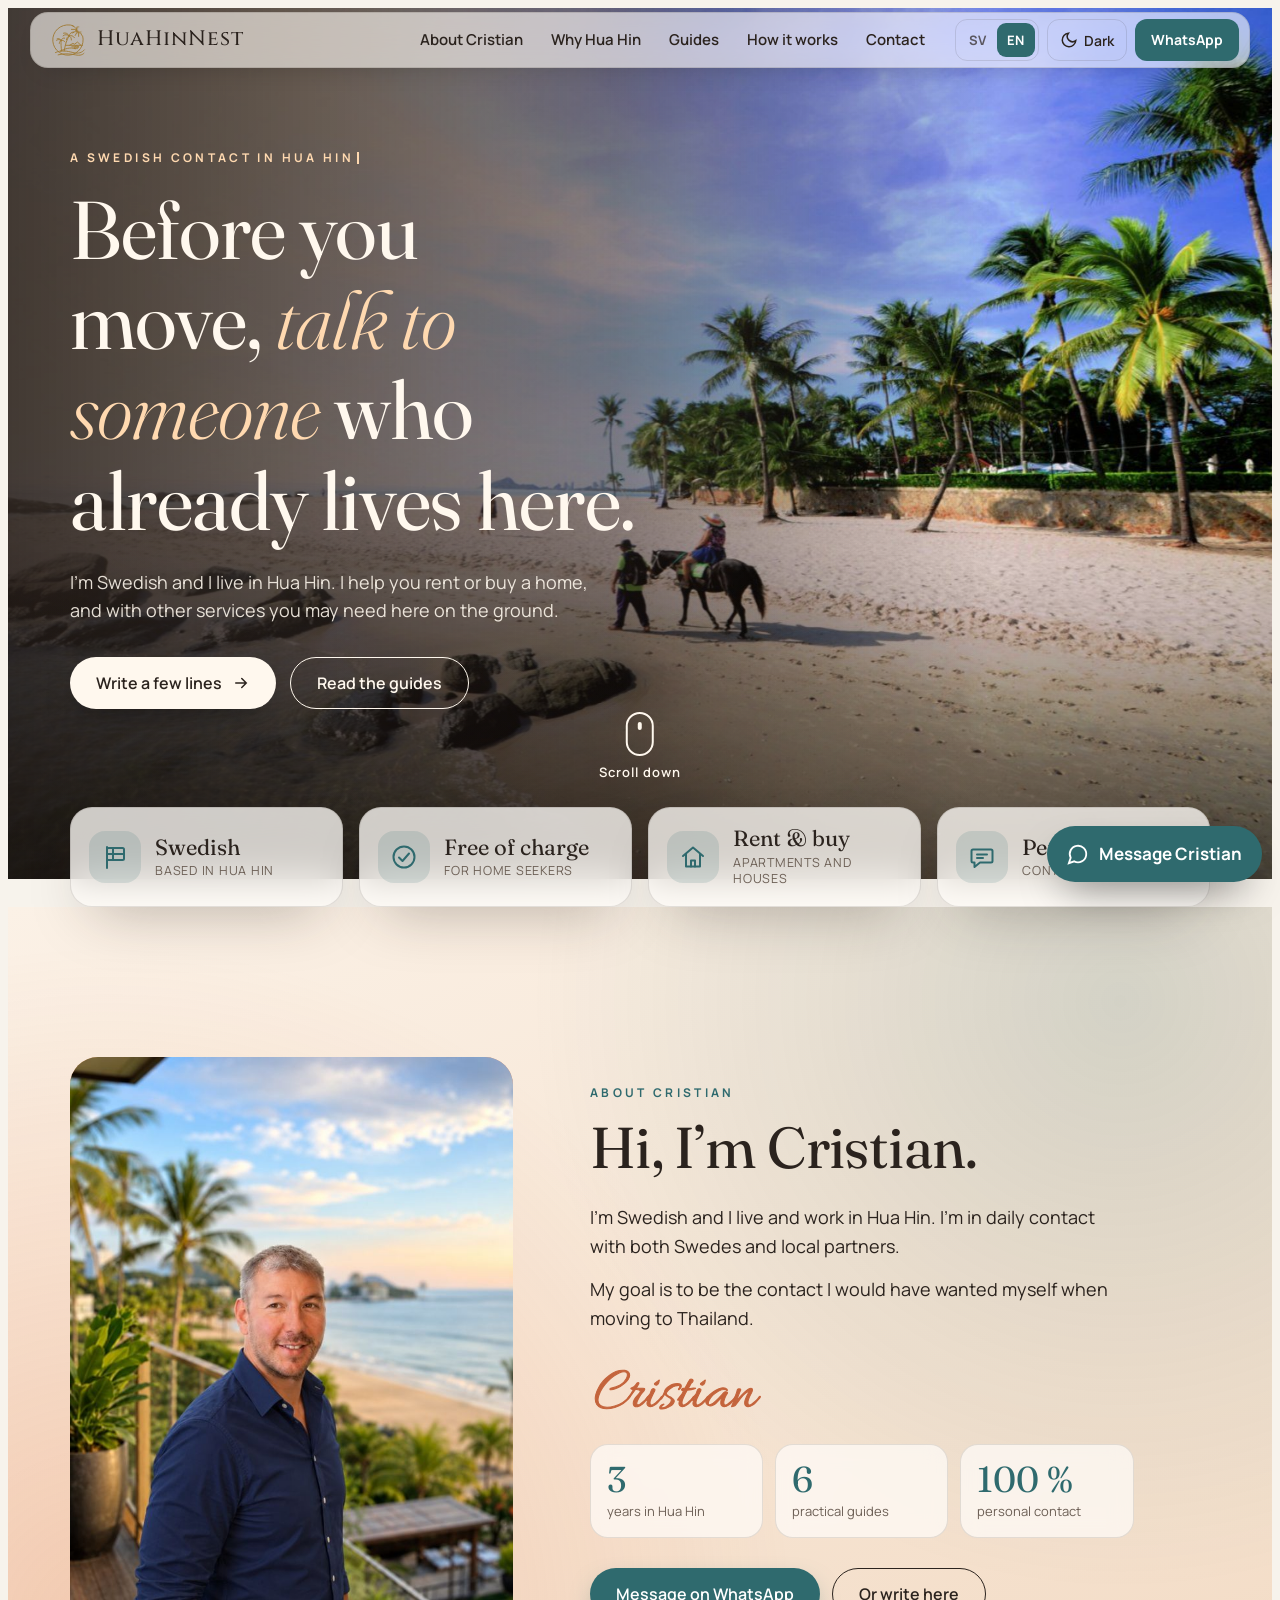
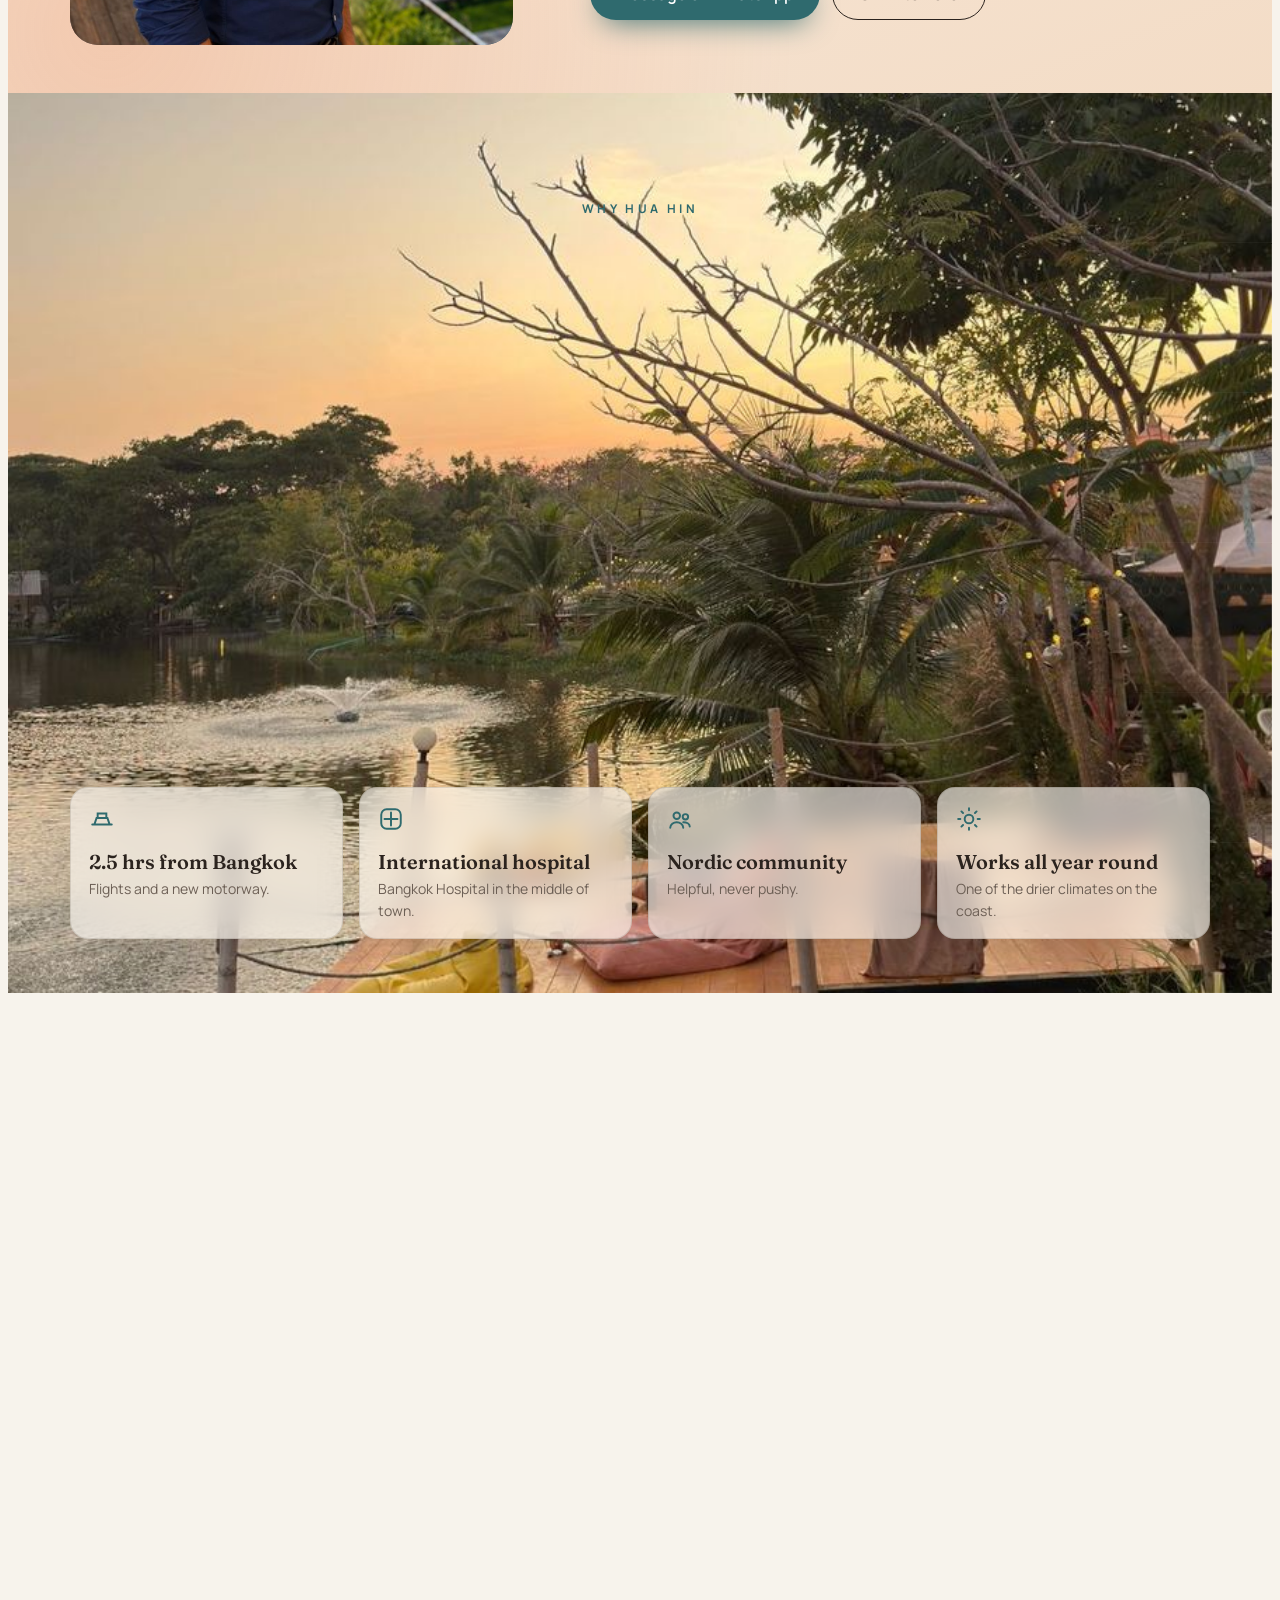
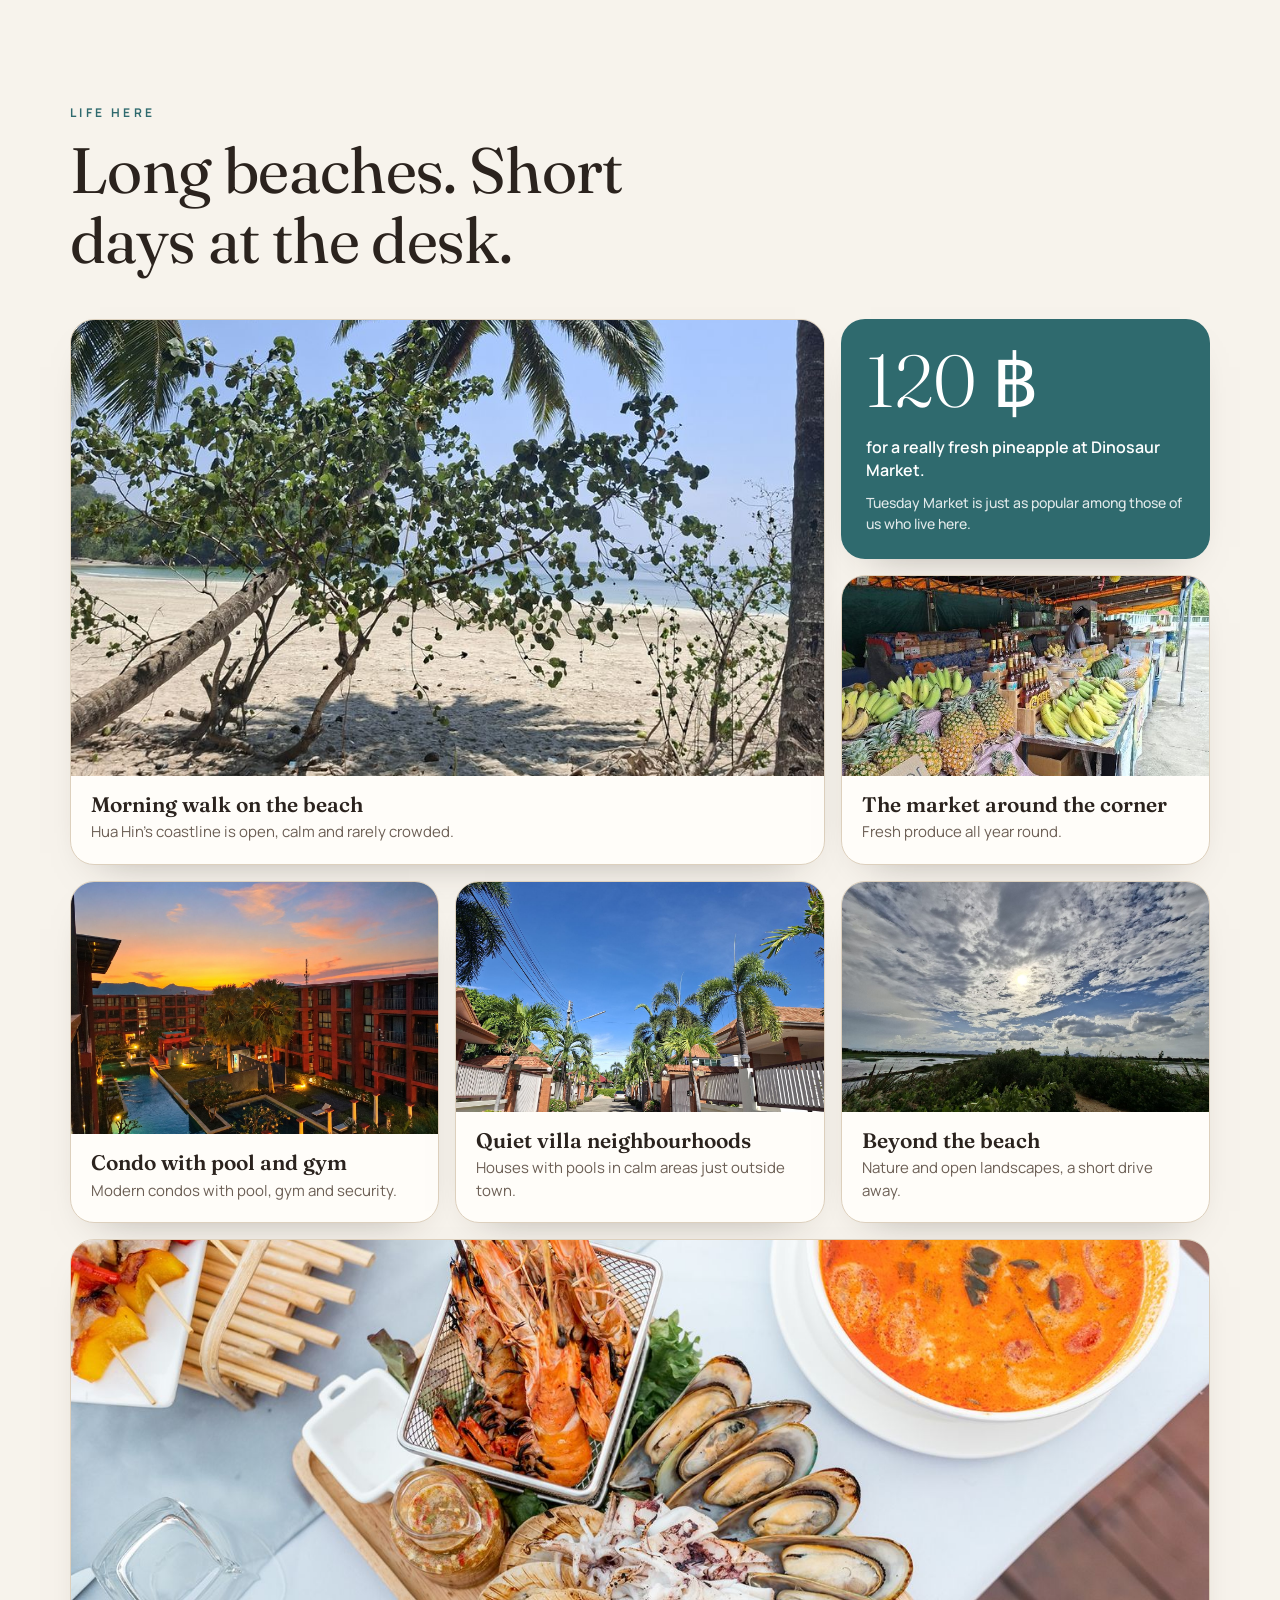
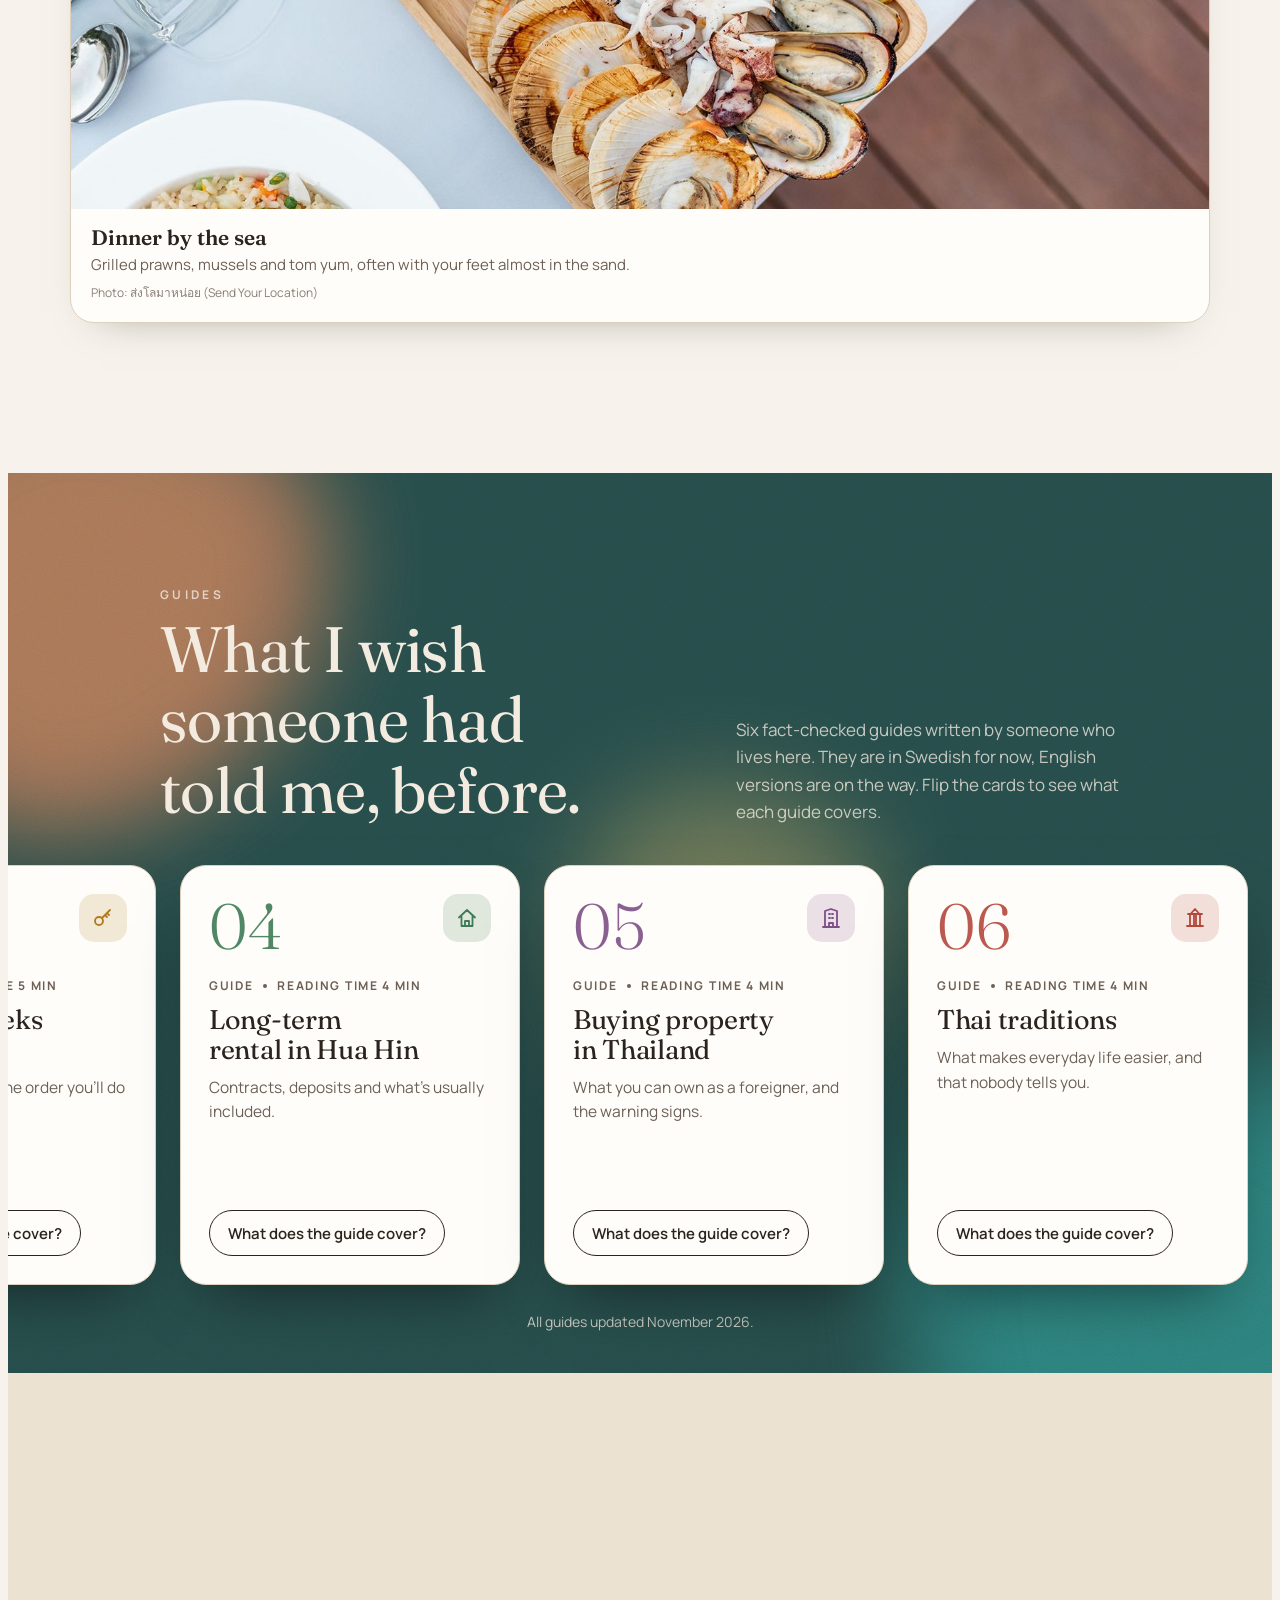
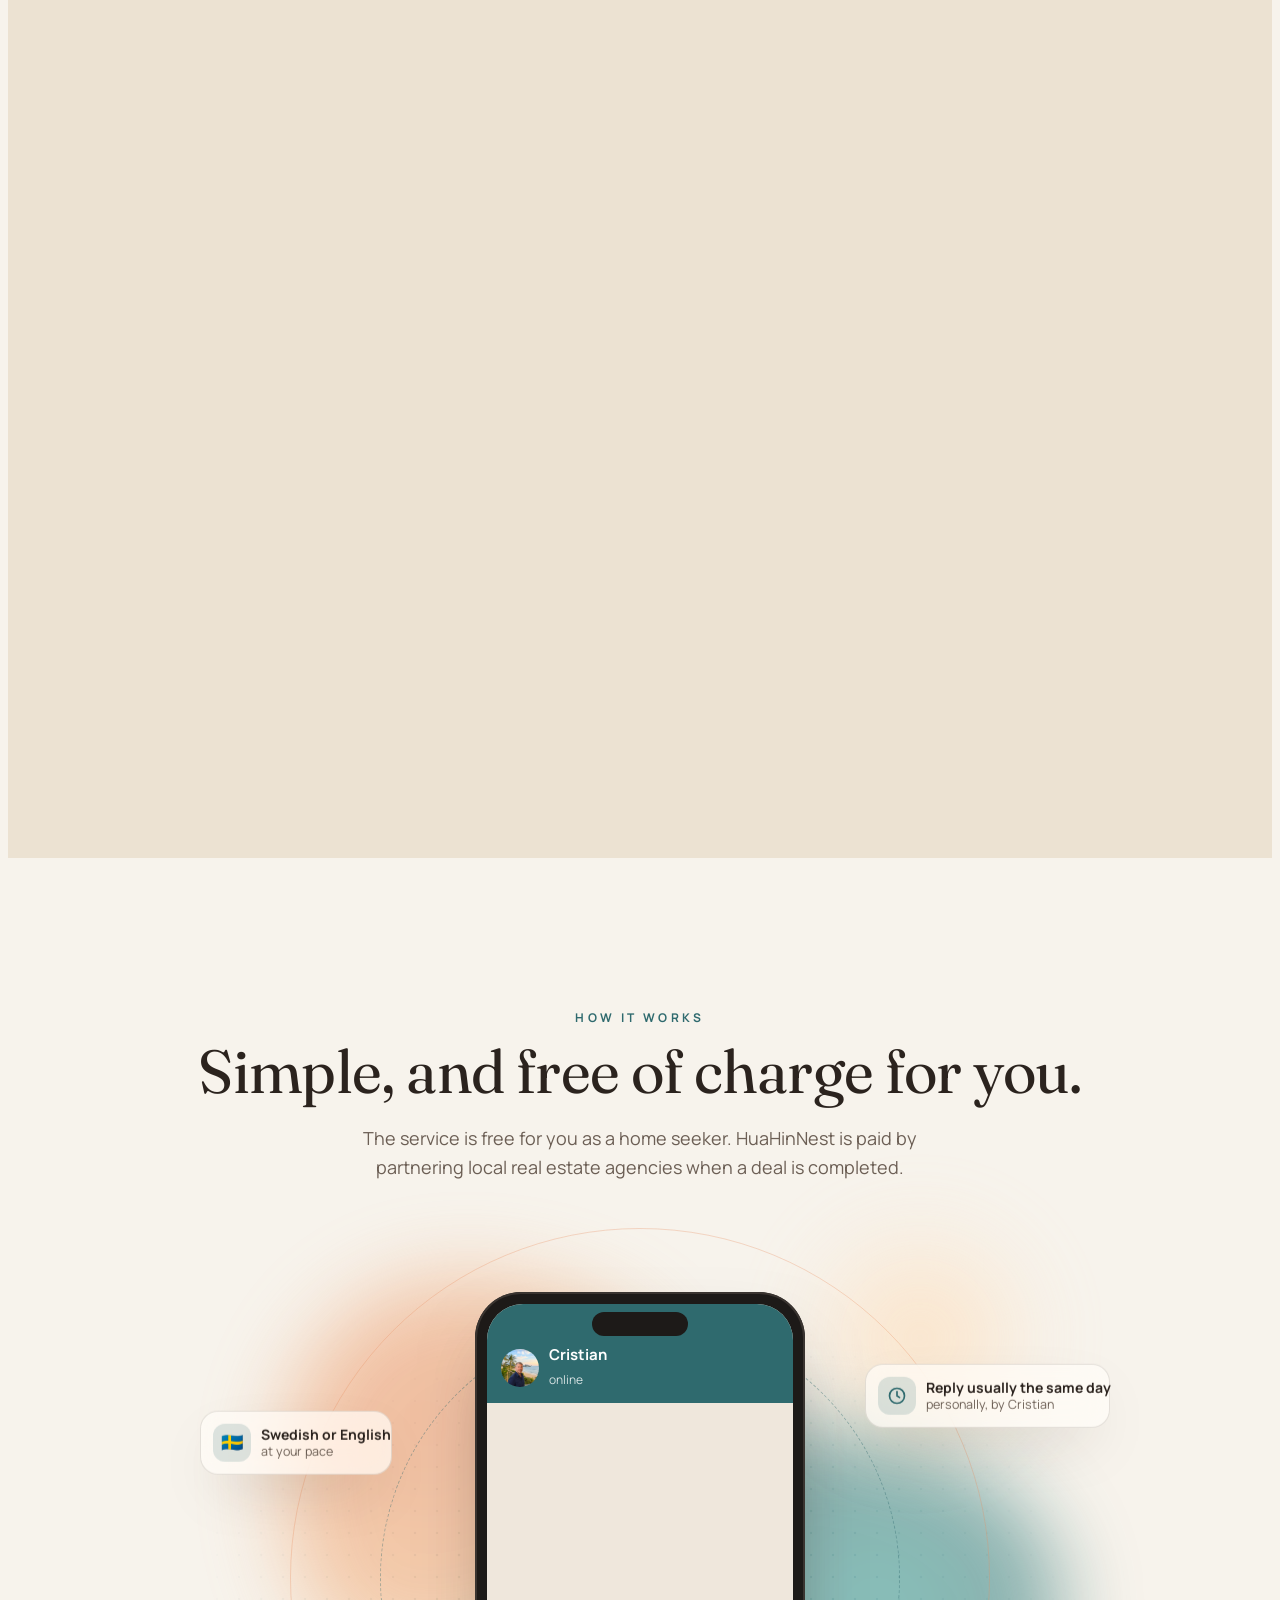
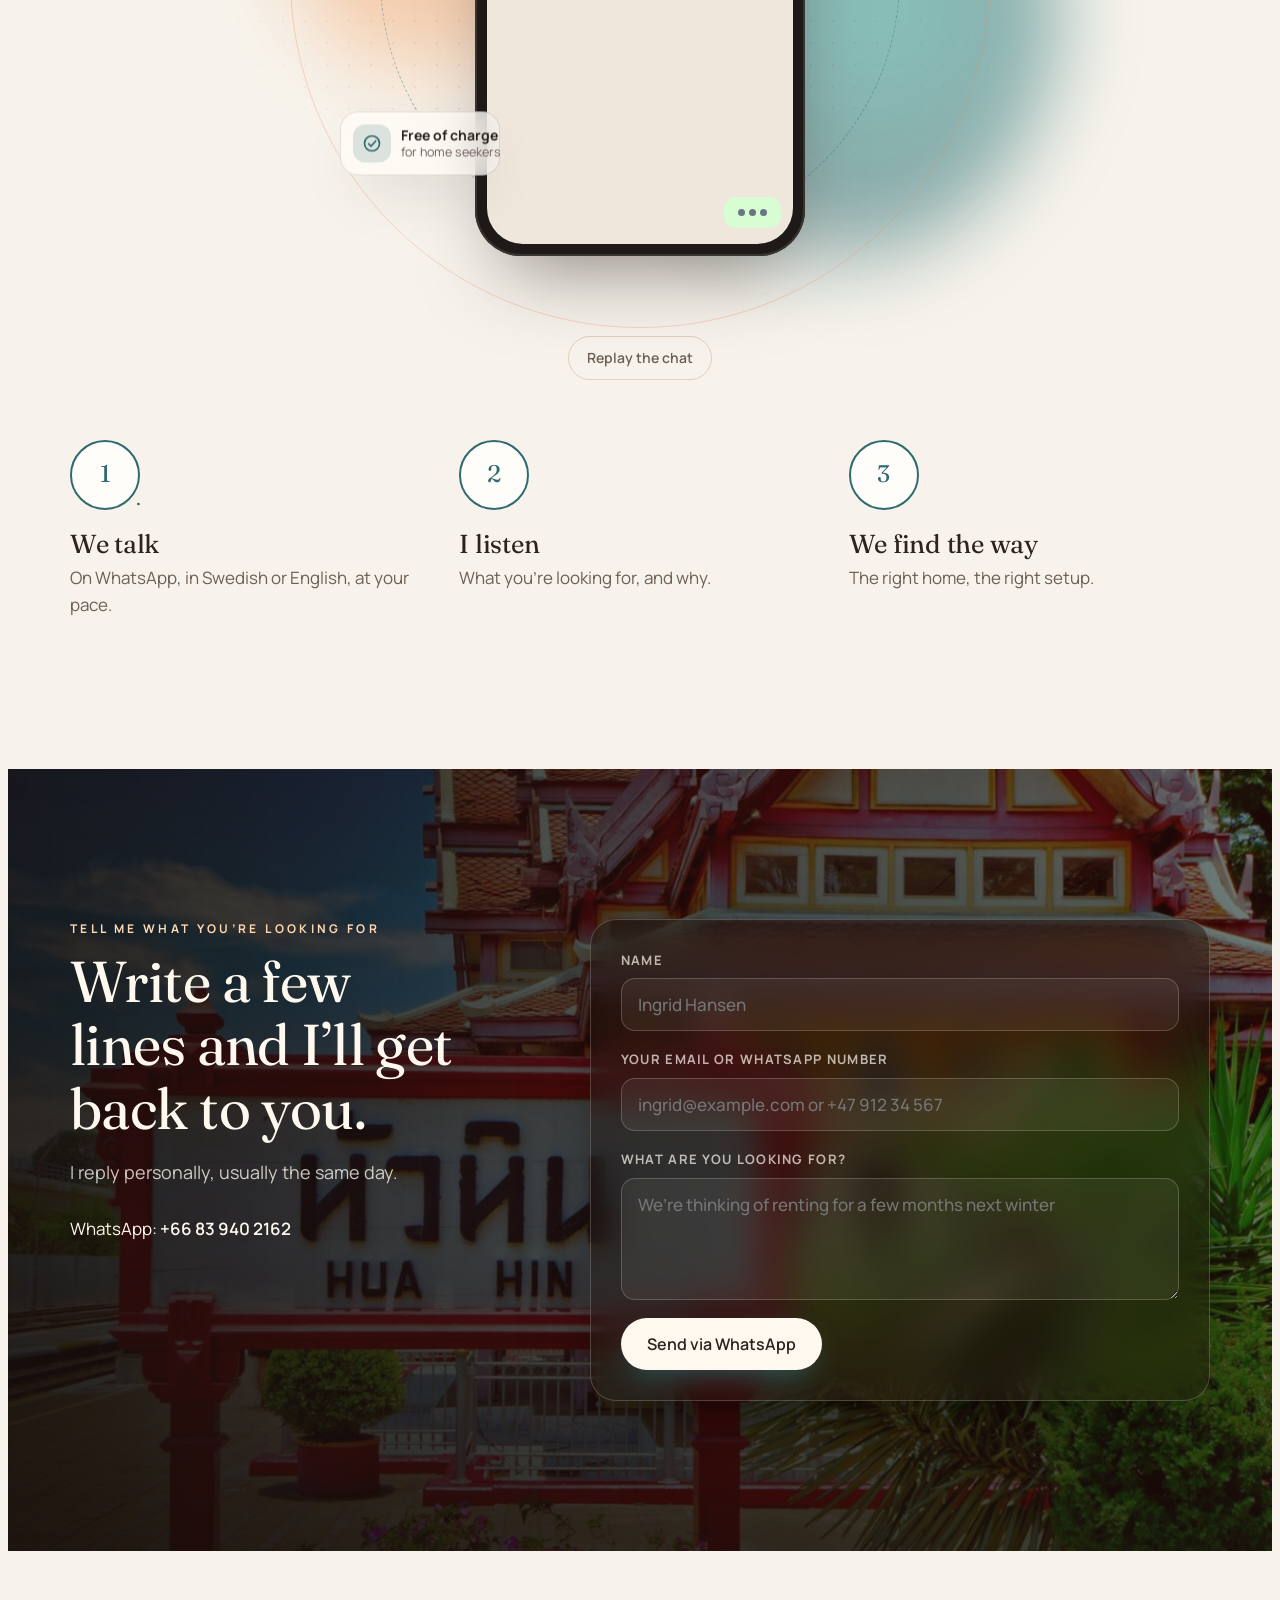
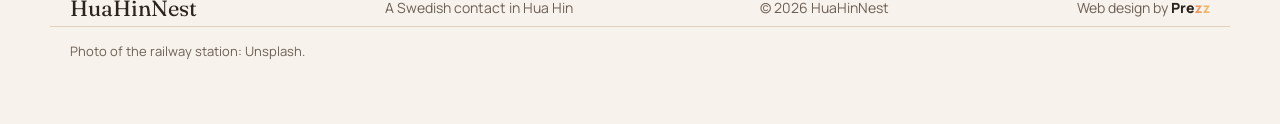
==== en/index.html @ 24371c33 "Engelsk startsida, språkval och nya texter - Om Cristian: rubriken Hej, jag heter Cristian. - Heron:" ====
<!doctype html>
<html lang="en">
<head>
<meta charset="utf-8">
<meta name="viewport" content="width=device-width, initial-scale=1, viewport-fit=cover">
<title>HuaHinNest – A Swedish contact in Hua Hin for Scandinavians</title>
<meta name="description" content="A Swede based in Hua Hin. Personal guidance for Scandinavians thinking about moving to Thailand, renting or buying a home. Free of charge for home seekers.">
<meta name="author" content="HuaHinNest">
<link rel="canonical" href="https://huahinnest.onrender.com/en/">
<link rel="alternate" hreflang="sv" href="https://huahinnest.onrender.com/">
<link rel="alternate" hreflang="en" href="https://huahinnest.onrender.com/en/">
<link rel="alternate" hreflang="x-default" href="https://huahinnest.onrender.com/">
<meta property="og:locale" content="en_GB">
<meta property="og:title" content="HuaHinNest – A Swedish contact in Hua Hin for Scandinavians">
<meta property="og:description" content="A Swede based in Hua Hin. Personal guidance for Scandinavians thinking about moving to Thailand, renting or buying a home. Free of charge for home seekers.">
<meta property="og:type" content="website">
<meta property="og:url" content="https://huahinnest.onrender.com/en/">
<meta property="og:image" content="https://huahinnest.onrender.com/img/hero-horse-beach.jpg">
<meta name="twitter:card" content="summary_large_image">
<meta name="twitter:image" content="https://huahinnest.onrender.com/img/hero-horse-beach.jpg">
<link rel="icon" href="/img/logo-emblem.svg" type="image/svg+xml">
<link rel="preconnect" href="https://fonts.googleapis.com">
<link rel="preconnect" href="https://fonts.gstatic.com" crossorigin>
<link rel="stylesheet" href="https://fonts.googleapis.com/css2?family=Fraunces:ital,opsz,wght@0,9..144,300;0,9..144,400;0,9..144,600;0,9..144,900;1,9..144,300;1,9..144,400&family=Manrope:wght@400;500;600;700&family=Allura&family=Cinzel:wght@500&display=swap">
<style>
/* Layout: helsidesscener i lager, glasig header som alltid syns, scrollstyrda kapitel. Fraunces för rubriker, Manrope för brödtext, havsgrön accent från HuaHinNest. */
:root{
  --bg:#f7f3ec; --sand:#ece2d2; --card:#fffdf9; --ink:#2b231e; --muted:#6c5f55; --line:#ddd0bd;
  --accent:#2f6a6e; --accent-ink:#ffffff; --sun:#e98b5e; --glass:rgba(255,252,247,.62); --glass-line:rgba(43,35,30,.12);
  --shadow:0 24px 60px -24px rgba(43,35,30,.35);
  --mask-filter:none;
  --display:"Fraunces", Georgia, "Times New Roman", serif;
  --body:"Manrope", system-ui, -apple-system, "Segoe UI", sans-serif;
  --hh:72px;
}
@media (prefers-color-scheme: dark){:root:not([data-theme="light"]){
  --bg:#13100e; --sand:#1d1814; --card:#1b1714; --ink:#f3ebe0; --muted:#b5a696; --line:#3a312a;
  --accent:#7cc4bf; --accent-ink:#0f2526; --sun:#f0a07a; --glass:rgba(24,20,17,.6); --glass-line:rgba(243,235,224,.12);
  --shadow:0 24px 60px -24px rgba(0,0,0,.7); --mask-filter:brightness(1.35) saturate(1.15); color-scheme:dark;}}
:root[data-theme="dark"]{
  --bg:#13100e; --sand:#1d1814; --card:#1b1714; --ink:#f3ebe0; --muted:#b5a696; --line:#3a312a;
  --accent:#7cc4bf; --accent-ink:#0f2526; --sun:#f0a07a; --glass:rgba(24,20,17,.6); --glass-line:rgba(243,235,224,.12);
  --shadow:0 24px 60px -24px rgba(0,0,0,.7); --mask-filter:brightness(1.35) saturate(1.15); color-scheme:dark;}

*,*::before,*::after{box-sizing:border-box}
html{scroll-behavior:smooth}
body{background:var(--bg);color:var(--ink);font-family:var(--body);font-size:17px;line-height:1.6;-webkit-font-smoothing:antialiased;overflow-x:hidden;transition:background .4s,color .4s}
body::before{content:"";position:fixed;inset:0 0 auto;height:env(safe-area-inset-top,0px);z-index:60;background:var(--glass)}
h1,h2,h3{font-family:var(--display);font-weight:400;line-height:1.1;margin:0;text-wrap:balance;letter-spacing:-.01em}
p{margin:0}
a{color:inherit}
:focus-visible{outline:3px solid var(--accent);outline-offset:3px;border-radius:6px}
.wrap{max-width:1180px;margin:0 auto;padding-left:max(20px,env(safe-area-inset-left,0px));padding-right:max(20px,env(safe-area-inset-right,0px))}
.eyebrow{font-size:12px;font-weight:700;letter-spacing:.28em;text-transform:uppercase;color:var(--accent)}
.btn{display:inline-flex;align-items:center;gap:10px;min-height:52px;padding:0 26px;border-radius:999px;font:600 16px/1 var(--body);text-decoration:none;border:0;cursor:pointer;transition:transform .25s,box-shadow .25s,background .25s}
.btn:hover{transform:translateY(-2px)}
.btn:active{transform:translateY(0) scale(.98)}
.btn-primary{background:var(--accent);color:var(--accent-ink);box-shadow:0 12px 30px -12px var(--accent)}
.btn-ghost{background:transparent;color:inherit;border:1.5px solid currentColor}
.btn svg{width:18px;height:18px;transition:transform .25s}
.btn:hover svg{transform:translateX(4px)}

/* Header */
.hdr{position:fixed;top:env(safe-area-inset-top,0px);left:0;right:0;z-index:50;padding-left:max(14px,env(safe-area-inset-left,0px));padding-right:max(14px,env(safe-area-inset-right,0px));padding-block:12px}
.hdr-in{max-width:1220px;margin:0 auto;height:56px;display:flex;align-items:center;gap:18px;padding:0 10px 0 18px;border-radius:18px;background:var(--glass);border:1px solid var(--glass-line);backdrop-filter:blur(18px) saturate(1.4);-webkit-backdrop-filter:blur(18px) saturate(1.4);box-shadow:0 10px 30px -20px rgba(0,0,0,.45)}
.brand{display:flex;align-items:center;gap:10px;text-decoration:none;font-family:"Cinzel",var(--display);font-weight:500;font-size:21px;letter-spacing:.05em;white-space:nowrap;color:var(--ink)}
.brand .emblem{width:38px;height:38px;flex:0 0 38px;color:var(--gold)}
.brand .emblem path{stroke-dasharray:100;stroke-dashoffset:100;animation:draw 1.6s calc(.2s + var(--i)*.09s) cubic-bezier(.6,0,.2,1) forwards}
.brand .emblem .moon{opacity:0;animation:fadein .8s 1.4s forwards}
@keyframes fadein{to{opacity:1}}
:root{--gold:#a07a34}
@media (prefers-color-scheme: dark){:root:not([data-theme="light"]){--gold:#d9b56c}}
:root[data-theme="dark"]{--gold:#d9b56c}
@keyframes draw{to{stroke-dashoffset:0}}
.nav{display:flex;gap:4px;margin-left:auto}
.nav a{white-space:nowrap;font-size:15px;font-weight:600;text-decoration:none;padding:9px 12px;border-radius:10px;transition:background .2s}
.nav a:hover{background:var(--glass-line)}
.hdr-tools{display:flex;gap:8px;align-items:center}
.icon-btn{height:42px;min-width:42px;padding:0 12px;display:inline-flex;align-items:center;justify-content:center;gap:6px;border-radius:12px;border:1px solid var(--glass-line);background:transparent;color:inherit;font:600 14px var(--body);cursor:pointer}
.icon-btn svg{width:18px;height:18px}
.wa-btn{height:42px;padding:0 16px;border-radius:12px;background:var(--accent);color:var(--accent-ink);font-weight:700;font-size:14px;text-decoration:none;display:inline-flex;align-items:center}
.menu-btn{display:none}
.progress{position:absolute;left:24px;right:24px;bottom:10px;height:2px;border-radius:2px;overflow:hidden;pointer-events:none}
.progress i{display:block;height:100%;width:100%;background:var(--accent);transform-origin:left;transform:scaleX(0)}
.mnav{display:none}
@media (max-width:1160px){
  .nav{display:none}.menu-btn{display:inline-flex}.wa-btn{display:none}.hdr-tools{margin-left:auto}
  .mnav{position:absolute;top:76px;left:max(14px,env(safe-area-inset-left,0px));right:max(14px,env(safe-area-inset-right,0px));flex-direction:column;padding:10px;border-radius:18px;background:var(--glass);border:1px solid var(--glass-line);backdrop-filter:blur(18px);-webkit-backdrop-filter:blur(18px)}
  .mnav.open{display:flex}
  .mnav a{padding:14px 12px;font-size:18px;font-weight:600;text-decoration:none;border-bottom:1px solid var(--glass-line)}
  .mnav a:last-child{border:0;color:var(--accent)}
}
.sr{position:absolute;width:1px;height:1px;overflow:hidden;clip:rect(0 0 0 0);white-space:nowrap}
@media (max-width:420px){
  .hdr{padding-left:max(10px,env(safe-area-inset-left,0px));padding-right:max(10px,env(safe-area-inset-right,0px))}
  .hdr-in{gap:8px;padding:0 8px 0 12px}
  .brand{font-size:17px;gap:7px;letter-spacing:.03em}.brand .emblem{width:32px;height:32px;flex-basis:32px}
  #themeLabel{position:absolute;width:1px;height:1px;overflow:hidden;clip:rect(0 0 0 0)}
  #theme{width:44px;height:44px;padding:0}
  .menu-btn{height:44px;padding:0 12px}
  .hdr-tools{gap:6px}
}

/* Hero */
.hero{position:relative;min-height:max(640px,92svh);display:flex;align-items:flex-end;overflow:hidden;color:#fff8ee;isolation:isolate}
.scene{position:absolute;inset:-6% -4% 0;z-index:-2}
.scene{will-change:transform}
.scene img{position:absolute;inset:0;width:100%;height:100%;object-fit:cover;object-position:68% 55%;animation:kenburns 26s ease-in-out infinite alternate}
@keyframes kenburns{from{transform:scale(1.04)}to{transform:scale(1.14) translateX(-1.5%)}}
.hero::after{content:"";position:absolute;inset:0;z-index:-1;background:linear-gradient(90deg,rgba(20,14,12,.8) 0%,rgba(20,14,12,.48) 48%,rgba(20,14,12,0) 78%),linear-gradient(0deg,rgba(20,14,12,.6),transparent 45%)}
.hero-in{width:100%;padding-top:140px;padding-bottom:110px}
.hero .eyebrow{color:#ffd9b0;min-height:1.6em}
.caret{display:inline-block;width:2px;height:1em;background:currentColor;vertical-align:-2px;margin-left:3px;animation:blink 1s steps(1) infinite}
@keyframes blink{50%{opacity:0}}
.hero h1{font-size:clamp(2.6rem,6.4vw,5.6rem);max-width:12ch;margin-top:18px;font-weight:400}
.hero h1 em{font-weight:300;color:#ffd9b0}
.w{display:inline-block;opacity:0;transform:translateY(40%) rotate(4deg);filter:blur(6px);animation:word .9s cubic-bezier(.2,.8,.2,1) forwards}
@keyframes word{to{opacity:1;transform:none;filter:none}}
.hero .lead{max-width:34rem;margin-top:22px;font-size:18px;color:rgba(255,248,238,.88)}
.hero .ctas{display:flex;flex-wrap:wrap;gap:14px;margin-top:32px}
.hero .btn-primary{background:#fff8ee;color:#2b231e;box-shadow:0 14px 34px -14px rgba(0,0,0,.6)}
.scroll-cue{position:absolute;left:50%;bottom:22px;transform:translateX(-50%);display:flex;flex-direction:column;align-items:center;gap:6px;color:#fff8ee;text-decoration:none;font-size:13px;font-weight:600;letter-spacing:.08em}
.scroll-cue span{width:28px;height:44px;border:2px solid currentColor;border-radius:16px;position:relative}
.scroll-cue span::after{content:"";position:absolute;left:50%;top:8px;width:4px;height:8px;margin-left:-2px;border-radius:2px;background:currentColor;animation:cue 1.8s infinite}
@keyframes cue{0%{opacity:0;transform:translateY(0)}30%{opacity:1}100%{opacity:0;transform:translateY(16px)}}
.shimmer rect{animation:shim 3.5s ease-in-out infinite}
.shimmer rect:nth-child(2n){animation-delay:1.1s}.shimmer rect:nth-child(3n){animation-delay:2s}
@keyframes shim{0%,100%{opacity:.15}50%{opacity:.85}}

/* Trust: svävande glaskort som överlappar heron, ikoner som ritar sig själva */
.hero-in{padding-bottom:170px}
.scroll-cue{bottom:96px}
.trust{position:relative;z-index:5;margin-top:-72px}
.trust-in{display:grid;grid-template-columns:repeat(4,minmax(0,1fr));gap:16px}
.tcard{display:flex;align-items:center;gap:14px;padding:18px 18px;border-radius:22px;background:color-mix(in srgb,var(--card) 78%,transparent);border:1px solid var(--glass-line);backdrop-filter:blur(18px) saturate(1.3);-webkit-backdrop-filter:blur(18px) saturate(1.3);box-shadow:var(--shadow);transition:transform .35s cubic-bezier(.2,.8,.2,1),box-shadow .35s}
.tcard:hover,.js .tcard.rv.in:hover{transform:translateY(-6px);transition-duration:.35s;box-shadow:0 30px 60px -24px rgba(43,35,30,.45)}
.ticon{flex:0 0 52px;height:52px;border-radius:16px;display:grid;place-items:center;background:color-mix(in srgb,var(--accent) 14%,transparent);color:var(--accent)}
.ticon svg{width:28px;height:28px}
.ticon path,.ticon rect,.ticon circle,.ticon polyline{stroke-dasharray:90;stroke-dashoffset:90;transition:stroke-dashoffset 1.6s cubic-bezier(.6,0,.2,1)}
.tcard.in .ticon path,.tcard.in .ticon rect,.tcard.in .ticon circle,.tcard.in .ticon polyline{stroke-dashoffset:0}
.tcard:nth-child(2) .ticon *{transition-delay:.25s}.tcard:nth-child(3) .ticon *{transition-delay:.5s}.tcard:nth-child(4) .ticon *{transition-delay:.75s}
.tcard b{display:block;font-family:var(--display);font-weight:400;font-size:22px;line-height:1.15}
.tcard span{display:block;margin-top:3px;font-size:12.5px;letter-spacing:.06em;text-transform:uppercase;color:var(--muted);line-height:1.35}
@media (max-width:980px){.trust-in{grid-template-columns:repeat(2,minmax(0,1fr))}}
@media (max-width:600px){
  .hero-in{padding-bottom:120px}.scroll-cue{display:none}
  .trust{margin-top:-56px}.trust-in{gap:10px}
  .tcard{flex-direction:column;align-items:flex-start;gap:10px;padding:14px}
  .ticon{flex-basis:auto;width:42px;height:42px;border-radius:13px}.ticon svg{width:24px;height:24px}
  .tcard b{font-size:19px}.tcard span{font-size:11.5px}
}

/* Om Cristian */
.sec{padding-block:clamp(80px,12vw,150px)}
.about{display:grid;grid-template-columns:minmax(0,5fr) minmax(0,7fr);gap:clamp(32px,6vw,90px);align-items:center}
.portrait{aspect-ratio:678/900;max-width:100%;border-radius:28px;position:relative;overflow:hidden;background:linear-gradient(160deg,#f2b27d,#d9775a 45%,#3e5d73);clip-path:circle(18% at 50% 50%);transition:clip-path 1.4s cubic-bezier(.7,0,.2,1)}
.portrait.in{clip-path:circle(80% at 50% 50%)}
.portrait img{position:absolute;inset:0;width:100%;height:100%;object-fit:contain}
.about h2{font-size:clamp(2.2rem,4.5vw,3.6rem);margin-top:14px}
.about .body{margin-top:24px;display:grid;gap:14px;font-size:18px;color:var(--muted);max-width:34rem}
.about .ctas{display:flex;flex-wrap:wrap;gap:12px;margin-top:30px}
@media (max-width:820px){.about{grid-template-columns:1fr}.portrait{max-width:420px}}
/* Om Cristian: varm solnedgångsbakgrund, text som fylls i, namnteckning, siffror */
:root{--om-faint:rgba(43,35,30,.16);--om-sig:#c4643c;--om-bg:radial-gradient(circle at 88% 12%,rgba(47,106,110,.18),transparent 45%),radial-gradient(circle at 8% 92%,rgba(233,139,94,.3),transparent 50%),linear-gradient(160deg,#fbf1e6,#f3dcc6)}
@media (prefers-color-scheme: dark){:root:not([data-theme="light"]){--om-faint:rgba(243,235,224,.16);--om-sig:#f0a07a;--om-bg:radial-gradient(circle at 88% 12%,rgba(124,196,191,.2),transparent 45%),radial-gradient(circle at 8% 92%,rgba(240,160,122,.18),transparent 50%),linear-gradient(160deg,#16110e,#10201f)}}
:root[data-theme="dark"]{--om-faint:rgba(243,235,224,.16);--om-sig:#f0a07a;--om-bg:radial-gradient(circle at 88% 12%,rgba(124,196,191,.2),transparent 45%),radial-gradient(circle at 8% 92%,rgba(240,160,122,.18),transparent 50%),linear-gradient(160deg,#16110e,#10201f)}
#om{background:var(--om-bg);position:relative;padding-bottom:clamp(36px,4vw,48px)}
.about .body{color:var(--ink)}
.rw{color:var(--om-faint);transition:color .35s}
.rw.on{color:var(--ink)}
.sig{display:block;width:min(300px,80%);height:auto;margin-top:18px;overflow:visible}
.sig text{font-family:Allura,"Snell Roundhand",cursive;font-size:60px;fill:var(--om-sig);fill-opacity:0;stroke:var(--om-sig);stroke-width:1.1;stroke-dasharray:900;stroke-dashoffset:900}
.stats{display:grid;grid-template-columns:repeat(3,minmax(0,1fr));gap:12px;margin-top:22px;max-width:34rem}
.stat-c{padding:16px;border-radius:18px;background:color-mix(in srgb,var(--card) 70%,transparent);border:1px solid var(--glass-line);backdrop-filter:blur(10px);-webkit-backdrop-filter:blur(10px)}
.stat-c b{display:block;font-family:var(--display);font-weight:400;font-size:clamp(28px,3.4vw,36px);line-height:1;color:var(--accent)}
.stat-c small{display:block;margin-top:6px;font-size:13px;line-height:1.35;color:var(--muted)}
.stat-c b{white-space:nowrap}
@media (max-width:420px){.stats{gap:8px}.stat-c{padding:12px 10px}.stat-c b{font-size:24px}.stat-c small{font-size:12px}}

/* Pussel / text mask */
.puzzle{position:relative;height:340vh;background:var(--bg)}
.stage{position:sticky;top:0;height:100svh;overflow:hidden;perspective:1100px}
.mask-text{position:absolute;inset:0;display:flex;flex-direction:column;justify-content:center;padding-left:max(20px,env(safe-area-inset-left,0px));padding-right:max(20px,env(safe-area-inset-right,0px));background-repeat:no-repeat;-webkit-background-clip:text;background-clip:text;color:transparent;font-family:var(--display);font-weight:900;font-size:clamp(2.6rem,9.2vw,9rem);line-height:.98;letter-spacing:-.025em;text-align:center;transform-origin:50% 40%;filter:var(--mask-filter)}
.mask-text span{display:block}
.tiles{position:absolute;inset:0;transform-style:preserve-3d}
.tile{position:absolute;background-repeat:no-repeat;will-change:transform,opacity;backface-visibility:hidden}
.puzzle .eyebrow{position:absolute;top:calc(var(--hh) + 34px);left:0;right:0;text-align:center;z-index:2;opacity:0;transition:opacity .4s}
.facts{position:absolute;left:0;right:0;bottom:max(34px,6vh);z-index:3}
.facts-in{display:grid;grid-template-columns:repeat(4,minmax(0,1fr));gap:16px}
.fact{padding:18px 18px 16px;border-radius:18px;background:var(--glass);border:1px solid var(--glass-line);backdrop-filter:blur(14px);-webkit-backdrop-filter:blur(14px);box-shadow:var(--shadow);opacity:0;transform:translateX(-120px)}
@media (max-width:820px){.fact{transform:translateY(60px)}}
.fact b{display:block;font-family:var(--display);font-weight:600;font-size:20px;line-height:1.2}
.fact span{display:block;margin-top:4px;font-size:14px;color:var(--muted)}
.fact svg{width:26px;height:26px;color:var(--accent);margin-bottom:10px}
.puzzle-hint{position:absolute;left:0;right:0;bottom:22px;text-align:center;font-size:13px;font-weight:600;color:#fff8ee;z-index:4;letter-spacing:.06em;text-shadow:0 2px 12px rgba(0,0,0,.5);transition:opacity .3s}
@media (max-width:820px){.facts-in{grid-template-columns:repeat(2,minmax(0,1fr));gap:10px}.fact{padding:12px}.fact b{font-size:16px}.fact span{font-size:12.5px}.fact svg{display:none}}

/* Bento */
/* Bento: bild överst, text under bilden i ett kort */
.bento{display:grid;grid-template-columns:repeat(6,minmax(0,1fr));gap:16px;margin-top:44px}
.tilebx{position:relative;display:flex;flex-direction:column;border-radius:24px;overflow:hidden;background:var(--card);border:1px solid var(--line);box-shadow:0 18px 40px -30px rgba(43,35,30,.5)}
.tilebx .ph{position:relative;flex:1 1 auto;min-height:190px;overflow:hidden;background:var(--sand)}
.tilebx img{position:absolute;inset:0;width:100%;height:100%;object-fit:cover;transition:transform 1.2s cubic-bezier(.2,.8,.2,1)}
.tilebx:hover img,.tilebx:focus-visible img{transform:scale(1.08)}
.tilebx .cap{padding:16px 20px 20px}
.tilebx .cap b{display:block;font-family:var(--display);font-weight:600;font-size:21px;line-height:1.2}
.tilebx .cap span{display:block;margin-top:4px;font-size:15px;line-height:1.5;color:var(--muted)}
.b1{grid-column:span 4;grid-row:span 2}.b1 .ph{min-height:420px}.b2,.b3,.b4,.b5,.b6{grid-column:span 2}.b3 .ph{min-height:200px}.b4 .ph,.b5 .ph,.b6 .ph{min-height:230px}
.b1 img{object-position:50% 85%}
.b7{grid-column:1/-1}.b7 .ph{flex:none;min-height:0;aspect-ratio:2/1}
.tilebx .credit{display:block;margin-top:6px;font-size:12px;color:var(--muted);opacity:.8}
.stat{display:flex;flex-direction:column;justify-content:space-between;gap:18px;padding:24px;background:var(--accent);color:var(--accent-ink);border-color:transparent}
.stat b{font-family:var(--display);font-size:clamp(3rem,6vw,4.6rem);font-weight:300;line-height:1}
.stat span{font-size:16px;font-weight:600;line-height:1.45}
.stat small{display:block;margin-top:10px;font-size:14px;font-weight:500;opacity:.85;line-height:1.5}
@media (max-width:820px){.bento{grid-template-columns:repeat(2,minmax(0,1fr))}.b1,.b2,.b7{grid-column:span 2}.b1{grid-row:auto}.b1 .ph{min-height:340px}.b3,.b4,.b5,.b6{grid-column:span 1}}
@media (max-width:600px){.bento{grid-template-columns:1fr;gap:14px}.b1,.b2,.b3,.b4,.b5,.b6{grid-column:auto}.tilebx .ph,.b1 .ph,.b3 .ph,.b4 .ph,.b5 .ph,.b6 .ph{min-height:0;flex:none;aspect-ratio:4/3}.b1 .ph{aspect-ratio:4/5}}

/* Kunskapsbank */
.kb{position:relative;background:var(--sand);--kp:0;--deep:#16403f}
:root[data-theme="dark"] .kb{--deep:#0d2a2a}
@media (prefers-color-scheme: dark){:root:not([data-theme="light"]) .kb{--deep:#0d2a2a}}
.kb-stage{position:sticky;top:0;height:100svh;display:flex;flex-direction:column;justify-content:center;overflow:hidden;padding-top:var(--hh);isolation:isolate}
/* Bakgrundslager: färgbyte, blobbar, korn och konturtext */
.kb-deep{position:absolute;inset:0;z-index:-4;background:var(--deep);opacity:var(--kp)}
.kb-blob{position:absolute;z-index:-3;border-radius:42% 58% 63% 37%/45% 38% 62% 55%;filter:blur(50px);animation:pmorph 16s ease-in-out infinite;pointer-events:none;opacity:calc(.3 + var(--kp)*.4)}
.kb-blob.a{width:460px;height:460px;left:-140px;top:-100px;background:#e98b5e}
.kb-blob.b{width:520px;height:520px;right:-160px;bottom:-200px;background:#2f9a96;animation-delay:-6s;animation-duration:19s}
.kb-blob.c{width:300px;height:300px;left:45%;top:35%;background:#f2c46d;opacity:calc(.12 + var(--kp)*.25);animation-delay:-10s}
.kb-grain{position:absolute;inset:0;z-index:-2;opacity:.13;mix-blend-mode:overlay;pointer-events:none;background-image:url("data:image/svg+xml,%3Csvg xmlns='http://www.w3.org/2000/svg' width='160' height='160'%3E%3Cfilter id='n'%3E%3CfeTurbulence type='fractalNoise' baseFrequency='.9' numOctaves='3'/%3E%3C/filter%3E%3Crect width='100%25' height='100%25' filter='url(%23n)'/%3E%3C/svg%3E")}
.kb-big{position:absolute;left:0;top:calc(var(--hh) + 6vh);z-index:-1;white-space:nowrap;font-family:var(--display);font-weight:300;font-size:clamp(110px,18vw,260px);line-height:1;color:transparent;-webkit-text-stroke:1.5px currentColor;opacity:.16;pointer-events:none;will-change:transform}
.kb .kb-head,.kb .kb-foot,.kb .kb-head p,.kb .eyebrow{transition:color .6s}
.kb.deep{color:#f3ebe0}
.kb.deep .kb-head p,.kb.deep .kb-foot{color:rgba(243,235,224,.78)}
.kb.deep .eyebrow{color:#9fe1cb}
.kb-head{display:flex;flex-wrap:wrap;align-items:flex-end;justify-content:space-between;gap:16px}
.kb-head h2{font-size:clamp(2.2rem,5vw,4rem);max-width:14ch;margin-top:10px}
.kb-head p{max-width:24rem;color:var(--muted)}
.track{display:flex;gap:24px;margin-top:40px;padding-left:max(20px,calc((100vw - 1180px)/2 + 20px));padding-right:60px;will-change:transform}
.kcard{flex:0 0 340px;height:420px;perspective:1200px}
.kflip{position:relative;width:100%;height:100%;transform-style:preserve-3d;transition:transform .9s cubic-bezier(.3,1.3,.5,1)}
.kcard.flipped .kflip{transform:rotateY(180deg)}
.ktilt{width:100%;height:100%;transform-style:preserve-3d;transition:transform .15s}
.face{position:absolute;inset:0;border-radius:26px;padding:28px;display:flex;flex-direction:column;backface-visibility:hidden;-webkit-backface-visibility:hidden;background:var(--card);border:1px solid var(--line);box-shadow:var(--shadow);overflow:hidden}
.face::after{content:"";position:absolute;inset:0;background:radial-gradient(circle at var(--gx,50%) var(--gy,0%),rgba(255,255,255,.35),transparent 45%);opacity:var(--go,0);pointer-events:none;transition:opacity .3s}
.back{transform:rotateY(180deg);background:var(--c,var(--accent));color:#fff;border-color:transparent}
.kcard .front{color:var(--ink);box-shadow:0 30px 60px -28px rgba(0,0,0,.55)}
.ktop{display:flex;justify-content:space-between;align-items:flex-start}
.kicon{width:48px;height:48px;border-radius:15px;display:grid;place-items:center;background:color-mix(in srgb,var(--c) 16%,transparent);color:var(--c);transform:translateZ(30px)}
.kicon svg{width:24px;height:24px}
.knum{font-family:var(--display);font-size:64px;font-weight:300;line-height:1;color:var(--c,var(--accent));opacity:.9;transform:translateZ(40px)}
.kmeta{display:flex;gap:10px;align-items:center;font-size:12px;font-weight:700;letter-spacing:.14em;text-transform:uppercase;color:var(--muted);margin-top:18px}
.kmeta i{width:4px;height:4px;border-radius:50%;background:currentColor}
.face h3{font-size:27px;margin-top:10px}
.face p{margin-top:10px;color:var(--muted);font-size:15.5px}
.back p{color:inherit;opacity:.85}
.back ul{list-style:none;padding:0;margin:16px 0 0;display:grid;gap:12px}
.back li{display:flex;gap:10px;font-size:16px;line-height:1.45}
.back li::before{content:"";flex:0 0 16px;height:2px;margin-top:11px;background:currentColor}
.kbtns{margin-top:auto;display:flex;gap:10px;flex-wrap:wrap}
.flip-btn{min-height:46px;padding:0 18px;border-radius:999px;border:1.5px solid currentColor;background:transparent;color:inherit;font:600 15px var(--body);cursor:pointer}
.back .read{min-height:46px;padding:0 18px;border-radius:999px;background:#fff;color:var(--c,var(--accent));font-weight:700;font-size:15px;display:inline-flex;align-items:center;text-decoration:none}
.kb-foot{margin-top:26px;font-size:14px;color:var(--muted)}
@media (max-width:820px){
  .kb{height:auto!important}.kb-stage{position:relative;height:auto;padding-block:90px}
  .kb-big{top:60px}
  .track{flex-direction:column;transform:none!important;padding-left:max(20px,env(safe-area-inset-left,0px));padding-right:max(20px,env(safe-area-inset-right,0px))}
  .kcard{flex:none;width:100%;height:auto}
  .kflip{display:grid;height:auto}.ktilt{height:auto}
  .face{position:relative;inset:auto;grid-area:1/1;padding:24px}
  .kbtns{padding-top:22px}
  .knum{font-size:52px}
}

/* Process */
.proc{position:relative;margin-top:60px}
.proc svg{position:absolute;left:0;right:0;top:34px;width:100%;height:60px;overflow:visible}
.proc path{fill:none;stroke:var(--accent);stroke-width:2.5;stroke-linecap:round}
.steps{position:relative;display:grid;grid-template-columns:repeat(3,minmax(0,1fr));gap:28px}
.step .dot{width:70px;height:70px;border-radius:50%;display:grid;place-items:center;background:var(--card);border:2px solid var(--accent);font-family:var(--display);font-size:24px;color:var(--accent);transition:transform .4s,background .4s,color .4s}
.step.on .dot{background:var(--accent);color:var(--accent-ink);transform:scale(1.08)}
.step h3{font-size:26px;margin-top:20px}
.step p{margin-top:6px;color:var(--muted)}
.center{text-align:center}
.center h2{font-size:clamp(2.2rem,5vw,3.8rem);margin-top:12px}
.center .sub{max-width:38rem;margin:18px auto 0;color:var(--muted);font-size:18px}
@media (max-width:760px){.steps{grid-template-columns:1fr;gap:34px}.proc svg{display:none}}

/* WhatsApp-chatt i en mobil */
.phone{--wa-bg:#efe7dc;--wa-in:#ffffff;--wa-out:#d9fdd3;--wa-ink:#111b21;--wa-sub:#667781;--wa-top:#2f6a6e;
  position:relative;z-index:3;width:min(330px,100%);margin:0 auto;padding:12px;border-radius:46px;background:#1d1a18;box-shadow:0 40px 80px -30px rgba(43,35,30,.55),inset 0 0 0 2px #3a3430;transform:rotate(-2deg);transition:transform .8s cubic-bezier(.2,.8,.2,1)}
.phone.in{transform:rotate(0)}
:root[data-theme="dark"] .phone{--wa-bg:#0b141a;--wa-in:#202c33;--wa-out:#005c4b;--wa-ink:#e9edef;--wa-sub:#8696a0;--wa-top:#1f2c33}
@media (prefers-color-scheme: dark){:root:not([data-theme="light"]) .phone{--wa-bg:#0b141a;--wa-in:#202c33;--wa-out:#005c4b;--wa-ink:#e9edef;--wa-sub:#8696a0;--wa-top:#1f2c33}}
.screen{position:relative;border-radius:36px;overflow:hidden;background:var(--wa-bg);height:540px;display:flex;flex-direction:column}
.notch{position:absolute;top:8px;left:50%;width:96px;height:24px;margin-left:-48px;border-radius:14px;background:#1d1a18;z-index:2}
.wa-top{display:flex;align-items:center;gap:10px;padding:42px 14px 12px;background:var(--wa-top);color:#fff}
.wa-top img{width:38px;height:38px;border-radius:50%;object-fit:cover;object-position:35% 30%}
.wa-top b{display:block;font-size:15px;line-height:1.2}
.wa-top small{font-size:12px;opacity:.8}
.chat{flex:1;display:flex;flex-direction:column;justify-content:flex-end;gap:8px;padding:14px 12px 16px;overflow:hidden}
.msg{max-width:84%;padding:8px 11px 6px;border-radius:12px;font-size:14.5px;line-height:1.42;color:var(--wa-ink);background:var(--wa-in);box-shadow:0 1px .5px rgba(11,20,26,.13);opacity:0;transform:translateY(14px) scale(.96);transform-origin:left bottom;transition:opacity .45s,transform .45s cubic-bezier(.2,1.2,.4,1);text-align:left}
.msg.me{align-self:flex-end;background:var(--wa-out);transform-origin:right bottom;border-top-right-radius:4px}
.msg:not(.me){border-top-left-radius:4px}
.msg time{display:block;text-align:right;font-size:11px;color:var(--wa-sub);margin-top:2px}
.msg.show{opacity:1;transform:none}
.msg.gone{display:none}
.typing{align-self:flex-start;display:none;gap:4px;padding:12px 14px;border-radius:12px;background:var(--wa-in)}
.typing.me{align-self:flex-end;background:var(--wa-out)}
.typing.on{display:flex}
.typing i{width:7px;height:7px;border-radius:50%;background:var(--wa-sub);animation:dot 1.2s infinite}
.typing i:nth-child(2){animation-delay:.15s}.typing i:nth-child(3){animation-delay:.3s}
@keyframes dot{0%,60%,100%{transform:none;opacity:.5}30%{transform:translateY(-4px);opacity:1}}
.replay{display:block;margin:16px auto 0;min-height:44px;padding:0 18px;border-radius:999px;border:1.5px solid var(--line);background:transparent;color:var(--muted);font:600 14px var(--body);cursor:pointer}
/* Scenen runt mobilen: blobbar, prickmönster, svävande glaskort och bostadsförslag */
#process{overflow-x:clip}
.pscene{position:relative;max-width:1000px;margin:54px auto 0;padding:56px 0 64px;isolation:isolate}
.pscene::before{content:"";position:absolute;inset:0;z-index:-1;background-image:radial-gradient(circle,color-mix(in srgb,var(--accent) 35%,transparent) 1.4px,transparent 1.6px);background-size:22px 22px;-webkit-mask-image:radial-gradient(ellipse 60% 55% at 50% 50%,#000 20%,transparent 75%);mask-image:radial-gradient(ellipse 60% 55% at 50% 50%,#000 20%,transparent 75%);opacity:.55}
.pblob{position:absolute;z-index:-1;border-radius:42% 58% 63% 37%/45% 38% 62% 55%;filter:blur(40px);opacity:.55;animation:pmorph 16s ease-in-out infinite;pointer-events:none}
.pblob.a{width:420px;height:420px;left:calc(50% - 360px);top:6%;background:radial-gradient(circle at 35% 35%,#e98b5e,#f2b27d 55%,transparent 72%)}
.pblob.b{width:460px;height:460px;left:calc(50% - 40px);top:28%;background:radial-gradient(circle at 60% 40%,#2f9a96,#2f6a6e 55%,transparent 72%);animation-delay:-6s;animation-duration:19s}
.pblob.c{width:260px;height:260px;left:calc(50% + 150px);top:-4%;background:radial-gradient(circle,#ffd9b0,transparent 70%);animation-delay:-3s;opacity:.7}
@keyframes pmorph{0%,100%{border-radius:42% 58% 63% 37%/45% 38% 62% 55%;transform:translate(0,0) rotate(0)}50%{border-radius:61% 39% 35% 65%/58% 62% 38% 42%;transform:translate(24px,-18px) rotate(35deg)}}
.ring{position:absolute;z-index:0;left:50%;top:50%;width:520px;height:520px;margin:-260px 0 0 -260px;border-radius:50%;border:1.5px dashed color-mix(in srgb,var(--accent) 40%,transparent);animation:spin 60s linear infinite;pointer-events:none}
.ring.r2{width:700px;height:700px;margin:-350px 0 0 -350px;border-style:solid;border-color:color-mix(in srgb,var(--sun) 30%,transparent);animation-direction:reverse;animation-duration:90s}
@keyframes spin{to{transform:rotate(360deg)}}
.float{position:absolute;z-index:4;will-change:transform}
.chip,.prop{animation:bob 6s ease-in-out infinite}
.f2 .chip,.p2 .prop{animation-delay:-2s;animation-duration:7s}.f3 .chip{animation-delay:-4s}
@keyframes bob{0%,100%{transform:translateY(0)}50%{transform:translateY(-10px)}}
.chip{display:flex;align-items:center;gap:10px;padding:12px 16px 12px 12px;border-radius:18px;background:color-mix(in srgb,var(--card) 72%,transparent);border:1px solid var(--glass-line);backdrop-filter:blur(16px) saturate(1.3);-webkit-backdrop-filter:blur(16px) saturate(1.3);box-shadow:var(--shadow);font-size:14px;line-height:1.3;white-space:nowrap}
.chip i{flex:0 0 38px;height:38px;border-radius:12px;display:grid;place-items:center;background:color-mix(in srgb,var(--accent) 16%,transparent);color:var(--accent);font-style:normal;font-size:18px}
.chip i svg{width:20px;height:20px}
.chip b{display:block;font-weight:700}
.chip small{display:block;color:var(--muted);font-size:12.5px}
.f1{left:6%;top:12%}.f2{right:3%;top:30%}.f3{left:20%;bottom:3%}
.prop{width:200px;border-radius:20px;overflow:hidden;background:var(--card);border:1px solid var(--line);box-shadow:0 30px 60px -24px rgba(43,35,30,.55)}
.prop img{display:block;width:100%;height:120px;object-fit:cover}
.prop div{padding:10px 14px 12px;font-size:13px;color:var(--muted)}
.prop b{display:block;font-family:var(--display);font-weight:600;font-size:17px;color:var(--ink)}
.prop em{display:inline-block;margin-top:6px;padding:3px 9px;border-radius:999px;background:color-mix(in srgb,var(--accent) 14%,transparent);color:var(--accent);font-style:normal;font-weight:700;font-size:12px}
.p1{left:calc(50% - 460px);top:36%}.p2{right:calc(50% - 410px);bottom:8%}
.fly{opacity:0;transition:opacity .8s,transform 1s cubic-bezier(.2,1.3,.4,1)}
.p1 .fly{transform:translate(180px,30px) scale(.4)}
.p2 .fly{transform:translate(-180px,-40px) scale(.4)}
.pscene.sent .p1 .fly{opacity:1;transform:rotate(-6deg)}
.pscene.sent .p2 .fly{opacity:1;transform:rotate(5deg);transition-delay:.25s}
@media (max-width:980px){.p1{left:1%}.p2{right:1%}.f1{left:1%}.f2{right:0}.f3{left:6%}}
@media (max-width:820px){
  .pscene{padding:84px 0 200px}
  .ring{width:380px;height:380px;margin:-190px 0 0 -190px}.ring.r2{width:520px;height:520px;margin:-260px 0 0 -260px}
  .pblob.a{width:300px;height:300px;left:-60px}.pblob.b{width:320px;height:320px;left:auto;right:-80px}.pblob.c{display:none}
  .f1{left:50%;top:0;translate:-50% 0}.f2{display:none}.f3{display:none}
  .p1{left:5%;top:auto;bottom:22px}.p2{right:5%;bottom:4px}
  .prop{width:150px}.prop img{height:84px}.prop b{font-size:15px}.prop div{padding:8px 10px 10px}
  .p1 .fly{transform:translate(60px,-120px) scale(.4)}.p2 .fly{transform:translate(-60px,-120px) scale(.4)}
}
@media (max-width:420px){.chip{padding:9px 12px 9px 9px;font-size:13px}.chip i{flex-basis:32px;height:32px}.prop{width:140px}}
@media (prefers-reduced-motion: reduce){.fly{opacity:1!important;transform:none!important}}
@media (max-width:420px){.screen{height:600px}.msg{font-size:13.5px;max-width:88%}.chat{gap:7px;padding:12px 10px 14px}}

/* Kontakt */
.contact{background:#2b231e;color:#fff8ee;position:relative;overflow:hidden}
:root[data-theme="dark"] .contact{background:#0d0b0a}
.contact-in{display:grid;grid-template-columns:minmax(0,5fr) minmax(0,7fr);gap:clamp(30px,6vw,80px);align-items:start}
.contact h2{font-size:clamp(2.2rem,4.5vw,3.6rem);margin-top:12px}
.contact .eyebrow{color:#ffd9b0}
.contact .sub{margin-top:18px;color:rgba(255,248,238,.78);font-size:18px}
.contact .line{margin-top:28px;display:grid;gap:8px;font-size:17px}
.contact .line b{font-weight:600}
.contact{isolation:isolate}
.contact-bg{position:absolute;inset:0;z-index:-2}
.contact-bg img{width:100%;height:100%;object-fit:cover;object-position:50% 42%}
.contact::before{content:"";position:absolute;inset:0;z-index:-1;background:linear-gradient(90deg,rgba(20,14,12,.88) 0%,rgba(20,14,12,.7) 45%,rgba(20,14,12,.55) 100%),linear-gradient(0deg,rgba(20,14,12,.5),transparent 40%)}
@media (max-width:820px){.contact::before{background:linear-gradient(180deg,rgba(20,14,12,.82),rgba(20,14,12,.72) 50%,rgba(20,14,12,.86))}}
.form{padding:30px;border-radius:26px;background:rgba(30,22,18,.42);border:1px solid rgba(255,248,238,.2);backdrop-filter:blur(18px) saturate(1.2);-webkit-backdrop-filter:blur(18px) saturate(1.2);box-shadow:0 30px 70px -30px rgba(0,0,0,.7);display:grid;gap:18px}
@media (max-width:600px){.form{padding:22px}}
.form label{display:grid;gap:8px;font-size:13px;font-weight:700;letter-spacing:.1em;text-transform:uppercase;color:rgba(255,248,238,.7)}
.form input,.form textarea{width:100%;font:500 17px var(--body);color:#fff8ee;background:rgba(255,248,238,.06);border:1px solid rgba(255,248,238,.2);border-radius:14px;padding:14px 16px;transition:border-color .2s,background .2s}
.form input:focus,.form textarea:focus{outline:none;border-color:#ffd9b0;background:rgba(255,248,238,.1)}
.form .btn-primary{background:#fff8ee;color:#2b231e;justify-self:start}
.form .ok{font-size:15px;color:#ffd9b0}
.form .err{font-size:14px;color:#ffb39a}
.blob{position:absolute;width:520px;height:520px;right:-160px;top:-160px;border-radius:42% 58% 63% 37%/45% 38% 62% 55%;background:radial-gradient(circle at 30% 30%,#e98b5e,#2f6a6e);opacity:.35;filter:blur(2px);animation:morph 14s ease-in-out infinite;pointer-events:none}
@keyframes morph{50%{border-radius:61% 39% 35% 65%/58% 62% 38% 42%;transform:rotate(30deg)}}
@media (max-width:820px){.contact-in{grid-template-columns:1fr}}

footer{padding-block:40px;font-size:14px;color:var(--muted)}
@media (max-width:600px){footer{padding-bottom:calc(90px + env(safe-area-inset-bottom,0px))}}
footer .wrap{display:flex;flex-wrap:wrap;gap:16px;justify-content:space-between;align-items:center}
footer b{font-family:var(--display);font-size:22px;font-weight:400;color:var(--ink)}

.fab{position:fixed;right:calc(18px + env(safe-area-inset-right,0px));bottom:calc(18px + env(safe-area-inset-bottom,0px));z-index:40;display:inline-flex;align-items:center;gap:10px;height:56px;padding:0 20px;border-radius:999px;background:var(--accent);color:var(--accent-ink);font-weight:700;text-decoration:none;box-shadow:0 18px 40px -16px rgba(0,0,0,.6);transition:transform .25s}
.fab:hover{transform:translateY(-3px)}
.fab{transition:transform .35s,opacity .35s}
.fab.hide{opacity:0;transform:translateY(24px) scale(.9);pointer-events:none}
.fab svg{width:22px;height:22px}
@media (max-width:600px){.fab span{display:none}.fab{width:56px;padding:0;justify-content:center}}

/* Scroll reveal */
.js .rv{opacity:.12;transform:translateY(30px);transition:opacity 1s cubic-bezier(.2,.8,.2,1),transform 1s cubic-bezier(.2,.8,.2,1)}
.js .rv.in{opacity:1;transform:none}

.note{font-size:13px;color:var(--muted);text-align:center;padding-block:14px;border-top:1px solid var(--line)}

@media (prefers-reduced-motion: reduce){
  *,*::before,*::after{animation:none!important;transition:none!important}
  html{scroll-behavior:auto}
  .w{opacity:1;transform:none;filter:none}
  .brand .emblem path{stroke-dashoffset:0}.brand .emblem .moon{opacity:1}
  .puzzle{height:auto}.stage{position:relative;height:auto;min-height:100svh;padding-block:140px 40px}
  .tiles,.puzzle-hint{display:none}
  .mask-text{position:relative;inset:auto;min-height:60vh}
  .puzzle .eyebrow{opacity:1}.facts{position:relative;bottom:auto}.fact{opacity:1;transform:none}
  .portrait{clip-path:none}
  .js .rv{opacity:1;transform:none}
}
/* Signatur: Prezz med skimrande zz */
.prezz{font-weight:800;letter-spacing:.02em;color:var(--ink)}
.prezz .zz{background:linear-gradient(90deg,#e98b5e,#f2c46d,#2f9a96,#e98b5e);background-size:300% 100%;-webkit-background-clip:text;background-clip:text;color:transparent;animation:prezz 4s linear infinite}
@keyframes prezz{to{background-position:300% 0}}
/* Språkval */
.lang{display:inline-flex;align-items:center;height:42px;padding:3px;border-radius:12px;border:1px solid var(--glass-line)}
.lang a{min-width:38px;height:34px;display:inline-flex;align-items:center;justify-content:center;padding:0 8px;border-radius:9px;font:700 13px var(--body);letter-spacing:.06em;text-decoration:none;color:inherit;opacity:.7;transition:background .2s,opacity .2s}
.lang a:hover{opacity:1;background:var(--glass-line)}
.lang a[aria-current]{opacity:1;background:var(--accent);color:var(--accent-ink)}
.mlang{display:none}
@media (max-width:420px){.hdr-tools .lang{display:none}.mlang{display:flex;gap:8px;padding:6px 4px 12px;border-bottom:1px solid var(--glass-line)}.mlang a{flex:1;border:1px solid var(--glass-line);border-radius:12px;padding:12px;text-align:center;font-size:16px!important;border-bottom:1px solid var(--glass-line)!important}.mlang a[aria-current]{background:var(--accent);color:var(--accent-ink)!important;border-color:transparent}}
</style>
</head>
<body>

<header class="hdr" id="top">
  <div class="hdr-in">
    <a class="brand" href="#hem" aria-label="HuaHinNest, back to top">
      <svg class="emblem" viewBox="0 0 100 100" fill="none" stroke="currentColor" stroke-width="2.4" stroke-linecap="round" stroke-linejoin="round" aria-hidden="true"><path pathLength="100" style="--i:0" d="M88.6 39.6A40 40 0 1 1 63.7 12.4"/><path pathLength="100" style="--i:1" d="M68 22h-9M68.5 16.5l-6.5-3.5M69 27.5l-7 4M72.5 31.5l-3.5 6.5M78 33v7.5M83.5 32l3 6"/><path pathLength="100" style="--i:2" d="M44 64h44M60 68h18M66 71.5h8"/><path pathLength="100" style="--i:3" d="M54 64l9-5 4 2 8-5.5 9 8.5"/><path pathLength="100" style="--i:4" d="M40 79c2-14 6-29 13-40"/><path pathLength="100" style="--i:5" d="M53 39c-5-4-12-4-16 0M53 39c-3-6-9-9-15-7M53 39c1-6 6-10 12-10M53 39c5-2 11 0 14 5M53 39c4 2 6 6 6 11M53 39c-4 2-7 6-7 10"/><path pathLength="100" style="--i:6" d="M33 79c-1-10-2-20-1-28"/><path pathLength="100" style="--i:7" d="M32 51c-4-3-9-3-12 0M32 51c-2-4-7-6-11-4M32 51c1-4 5-7 9-6M32 51c4-1 8 1 10 4M32 51c-3 2-5 5-5 8"/><path pathLength="100" style="--i:8" d="M30 79c12-6 26-11 39-6"/><path pathLength="100" style="--i:9" d="M69 73c-4-4 1-11 7-7 3 3 0 7-3 5"/><path pathLength="100" style="--i:10" d="M17 83c15-7 31-4 46 0s24 0 30-7"/><path pathLength="100" style="--i:11" d="M24 89c16-4 31-3 45 0s20-1 23-4"/><path class="moon" d="M80.5 14.5a9 9 0 1 0 6.2 11.6 7 7 0 1 1-6.2-11.6z" fill="currentColor" stroke="none"/></svg>
      <span>HuaHinNest</span>
    </a>
    <nav class="nav" aria-label="Main menu">
      <a href="#om">About Cristian</a>
      <a href="#varfor">Why Hua Hin</a>
      <a href="#kunskapsbank">Guides</a>
      <a href="#process">How it works</a>
      <a href="#kontakt">Contact</a>
    </nav>
    <div class="hdr-tools">
      <nav class="lang" aria-label="Language"><a href="/" lang="sv" hreflang="sv">SV</a><a href="/en/" lang="en" hreflang="en" aria-current="page">EN</a></nav>
      <button class="icon-btn" id="theme" type="button" aria-label="Switch between light and dark mode">
        <svg viewBox="0 0 24 24" fill="none" stroke="currentColor" stroke-width="2" stroke-linecap="round" aria-hidden="true"><path d="M21 12.8A9 9 0 1 1 11.2 3a7 7 0 0 0 9.8 9.8z"/></svg>
        <span id="themeLabel">Dark</span>
      </button>
      <a class="wa-btn" href="https://wa.me/66839402162" target="_blank" rel="noopener">WhatsApp</a>
      <button class="icon-btn menu-btn" id="menuBtn" type="button" aria-expanded="false" aria-controls="mnav">
        <svg viewBox="0 0 24 24" fill="none" stroke="currentColor" stroke-width="2" stroke-linecap="round" aria-hidden="true"><path d="M4 7h16M4 12h16M4 17h16"/></svg> Menu
      </button>
    </div>
    <div class="progress" aria-hidden="true"><i id="bar"></i></div>
  </div>
  <nav class="mnav" id="mnav" aria-label="Mobile menu">
    <div class="mlang" aria-label="Language"><a href="/" lang="sv" hreflang="sv">Svenska</a><a href="/en/" lang="en" hreflang="en" aria-current="page">English</a></div><a href="#om">About Cristian</a><a href="#varfor">Why Hua Hin</a><a href="#kunskapsbank">Guides</a><a href="#process">How it works</a><a href="#kontakt">Contact</a><a href="https://wa.me/66839402162" target="_blank" rel="noopener">Message on WhatsApp</a>
  </nav>
</header>

<main>
  <section class="hero" id="hem" aria-label="Welcome">
    <div class="scene" id="scene" data-d="0.28" data-m="22" aria-hidden="true">
      <img src="/img/hero-horse-beach.jpg" alt="" fetchpriority="high">
    </div>
    <div class="wrap hero-in">
      <p class="eyebrow"><span id="type" data-text="A Swedish contact in Hua Hin">A Swedish contact in Hua Hin</span><span class="caret" aria-hidden="true"></span></p>
      <h1 id="kin">Before you move, <em>talk to someone</em> who already lives here.</h1>
      <p class="lead">I’m Swedish and I live in Hua Hin. I help you rent or buy a home, and with other services you may need here on the ground.</p>
      <div class="ctas">
        <a class="btn btn-primary" href="https://wa.me/66839402162" target="_blank" rel="noopener">Write a few lines
          <svg viewBox="0 0 24 24" fill="none" stroke="currentColor" stroke-width="2" stroke-linecap="round" aria-hidden="true"><path d="M5 12h14m-6-6 6 6-6 6"/></svg></a>
        <a class="btn btn-ghost" href="#kunskapsbank">Read the guides</a>
      </div>
    </div>
    <a class="scroll-cue" href="#om"><span></span>Scroll down</a>
  </section>

  <section class="trust" aria-label="Why HuaHinNest">
    <div class="wrap trust-in">
      <div class="tcard rv">
        <div class="ticon"><svg viewBox="0 0 28 28" fill="none" stroke="currentColor" stroke-width="2" stroke-linecap="round" stroke-linejoin="round" aria-hidden="true"><path d="M6 25V4"/><rect x="6" y="5" width="17" height="12" rx="1.5"/><path d="M12 5v12M6 11h17"/></svg></div>
        <div><b>Swedish</b><span>based in Hua Hin</span></div>
      </div>
      <div class="tcard rv">
        <div class="ticon"><svg viewBox="0 0 28 28" fill="none" stroke="currentColor" stroke-width="2" stroke-linecap="round" stroke-linejoin="round" aria-hidden="true"><circle cx="14" cy="14" r="10.5"/><polyline points="9,14.5 12.5,18 19,10.5"/></svg></div>
        <div><b>Free of charge</b><span>for home seekers</span></div>
      </div>
      <div class="tcard rv">
        <div class="ticon"><svg viewBox="0 0 28 28" fill="none" stroke="currentColor" stroke-width="2" stroke-linecap="round" stroke-linejoin="round" aria-hidden="true"><path d="M4 13 14 4.5 24 13"/><path d="M7 11v12.5h14V11"/><path d="M12 23.5v-6h4v6"/></svg></div>
        <div><b>Rent &amp; buy</b><span>apartments and houses</span></div>
      </div>
      <div class="tcard rv">
        <div class="ticon"><svg viewBox="0 0 28 28" fill="none" stroke="currentColor" stroke-width="2" stroke-linecap="round" stroke-linejoin="round" aria-hidden="true"><path d="M5 6.5h18a1.5 1.5 0 0 1 1.5 1.5v10a1.5 1.5 0 0 1-1.5 1.5H12l-5.5 4.5V19.5H5A1.5 1.5 0 0 1 3.5 18V8A1.5 1.5 0 0 1 5 6.5z"/><path d="M9 11.5h10M9 15h6"/></svg></div>
        <div><b>Personal</b><span>contact all the way</span></div>
      </div>
    </div>
  </section>

  <section class="sec" id="om">
    <div class="wrap about">
      <div class="portrait" id="portrait">
        <img src="/img/cristian-portrait.jpg" alt="Cristian on the balcony with the sea in the background">
      </div>
      <div>
        <p class="eyebrow rv">About Cristian</p>
        <h2 class="rv">Hi, I’m Cristian.</h2>
        <div class="body rv">
          <p>I’m Swedish and I live and work in Hua Hin. I’m in daily contact with both Swedes and local partners.</p>
          <p>My goal is to be the contact I would have wanted myself when moving to Thailand.</p>
        </div>
        <svg class="sig" id="sig" viewBox="0 0 300 72" role="img" aria-label="Signature: Cristian"><text x="4" y="56">Cristian</text></svg>
        <div class="stats rv" id="stats">
          <div class="stat-c"><b><span data-n="3">3</span></b><small>years in Hua Hin</small></div>
          <div class="stat-c"><b><span data-n="6">6</span></b><small>practical guides</small></div>
          <div class="stat-c"><b><span data-n="100">100</span> %</b><small>personal contact</small></div>
        </div>
        <div class="ctas rv">
          <a class="btn btn-primary" href="https://wa.me/66839402162" target="_blank" rel="noopener">Message on WhatsApp</a>
          <a class="btn btn-ghost" href="#kontakt">Or write here</a>
        </div>
      </div>
    </div>
  </section>

  <section class="puzzle" id="varfor" aria-label="Why Hua Hin">
    <div class="stage" id="stage">
      <p class="eyebrow" id="pzEye">Why Hua Hin</p>
      <h2 class="mask-text" id="mask"><span>A calmer Thailand,</span><span>without giving up</span><span>the comforts.</span></h2>
      <div class="tiles" id="tiles" aria-hidden="true"></div>
      <p class="puzzle-hint" id="pzHint" aria-hidden="true">Keep scrolling</p>
      <div class="facts">
        <div class="wrap facts-in">
          <div class="fact"><svg viewBox="0 0 24 24" fill="none" stroke="currentColor" stroke-width="1.8" stroke-linecap="round" aria-hidden="true"><path d="M3 17h18M5 17l2-6h10l2 6M8 11V7h8v4"/></svg><b>2.5 hrs from Bangkok</b><span>Flights and a new motorway.</span></div>
          <div class="fact"><svg viewBox="0 0 24 24" fill="none" stroke="currentColor" stroke-width="1.8" stroke-linecap="round" aria-hidden="true"><path d="M12 6v12M6 12h12"/><rect x="3" y="3" width="18" height="18" rx="5"/></svg><b>International hospital</b><span>Bangkok Hospital in the middle of town.</span></div>
          <div class="fact"><svg viewBox="0 0 24 24" fill="none" stroke="currentColor" stroke-width="1.8" stroke-linecap="round" aria-hidden="true"><circle cx="9" cy="9" r="3"/><circle cx="17" cy="10" r="2.5"/><path d="M3 20c0-3 3-5 6-5s6 2 6 5M15 15c3 0 6 1.5 6 4"/></svg><b>Nordic community</b><span>Helpful, never pushy.</span></div>
          <div class="fact"><svg viewBox="0 0 24 24" fill="none" stroke="currentColor" stroke-width="1.8" stroke-linecap="round" aria-hidden="true"><circle cx="12" cy="12" r="4"/><path d="M12 2v2M12 20v2M2 12h2M20 12h2M5 5l1.5 1.5M17.5 17.5 19 19M5 19l1.5-1.5M17.5 6.5 19 5"/></svg><b>Works all year round</b><span>One of the drier climates on the coast.</span></div>
        </div>
      </div>
    </div>
  </section>

  <section class="sec" aria-labelledby="livet">
    <div class="wrap">
      <p class="eyebrow rv">Life here</p>
      <h2 id="livet" class="rv" style="font-size:clamp(2.2rem,5vw,4rem);margin-top:12px;max-width:16ch">Long beaches. Short days at the desk.</h2>
      <div class="bento">
        <article class="tilebx b1 rv" tabindex="0">
          <div class="ph"><img src="/img/palm-beach.jpg" alt="Palm trees and white sand beach in Hua Hin" loading="lazy"></div>
          <div class="cap"><b>Morning walk on the beach</b><span>Hua Hin’s coastline is open, calm and rarely crowded.</span></div>
        </article>
        <article class="tilebx b2 stat rv"><b>120 ฿</b><span>for a really fresh pineapple at Dinosaur Market.<small>Tuesday Market is just as popular among those of us who live here.</small></span></article>
        <article class="tilebx b3 rv" tabindex="0">
          <div class="ph"><img src="/img/fruit-market.jpg" alt="Fruit stall with pineapples and bananas" loading="lazy"></div>
          <div class="cap"><b>The market around the corner</b><span>Fresh produce all year round.</span></div>
        </article>
        <article class="tilebx b4 rv" tabindex="0">
          <div class="ph"><img src="/img/condo.jpg" alt="Condo with pool at sunset" loading="lazy"></div>
          <div class="cap"><b>Condo with pool and gym</b><span>Modern condos with pool, gym and security.</span></div>
        </article>
        <article class="tilebx b5 rv" tabindex="0">
          <div class="ph"><img src="/img/villa-street.jpg" alt="Villa neighbourhood with palm trees in Hua Hin" loading="lazy"></div>
          <div class="cap"><b>Quiet villa neighbourhoods</b><span>Houses with pools in calm areas just outside town.</span></div>
        </article>
        <article class="tilebx b6 rv" tabindex="0">
          <div class="ph"><img src="/img/nature-mountain.jpg" alt="Open landscape and sky outside Hua Hin" loading="lazy"></div>
          <div class="cap"><b>Beyond the beach</b><span>Nature and open landscapes, a short drive away.</span></div>
        </article>
        <article class="tilebx b7 rv" tabindex="0">
          <div class="ph"><img src="/img/seafood.jpg" alt="Grilled prawns, mussels, scallops, squid and tom yum on a table by the sea" loading="lazy"></div>
          <div class="cap"><b>Dinner by the sea</b><span>Grilled prawns, mussels and tom yum, often with your feet almost in the sand.</span><small class="credit">Photo: ส่งโลมาหน่อย (Send Your Location)</small></div>
        </article>
      </div>
    </div>
  </section>

  <section class="kb" id="kunskapsbank" aria-labelledby="kbh">
    <div class="kb-stage" id="kbStage">
      <div class="kb-deep" aria-hidden="true"></div>
      <div class="kb-blob a" aria-hidden="true"></div><div class="kb-blob b" aria-hidden="true"></div><div class="kb-blob c" aria-hidden="true"></div>
      <div class="kb-grain" aria-hidden="true"></div>
      <div class="kb-big" id="kbBig" aria-hidden="true">Guides · Guides</div>
      <div class="wrap kb-head">
        <div>
          <p class="eyebrow">Guides</p>
          <h2 id="kbh">What I wish someone had told me, before.</h2>
        </div>
        <p>Six fact-checked guides written by someone who lives here. They are in Swedish for now, English versions are on the way. Flip the cards to see what each guide covers.</p>
      </div>
      <div class="track" id="track"></div>
      <p class="wrap kb-foot">All guides updated November 2026.</p>
    </div>
  </section>

  <section class="sec" id="process" aria-labelledby="proch">
    <div class="wrap">
      <div class="center">
        <p class="eyebrow rv">How it works</p>
        <h2 id="proch" class="rv">Simple, and free of charge for you.</h2>
        <p class="sub rv">The service is free for you as a home seeker. HuaHinNest is paid by partnering local real estate agencies when a deal is completed.</p>
      </div>
      <div class="pscene" id="pscene">
        <div class="ring" aria-hidden="true"></div><div class="ring r2" aria-hidden="true"></div>
        <div class="pblob a" aria-hidden="true"></div><div class="pblob b" aria-hidden="true"></div><div class="pblob c" aria-hidden="true"></div>
        <div class="float f1" data-depth="-0.12"><div class="chip"><i aria-hidden="true">🇸🇪</i><span><b>Swedish or English</b><small>at your pace</small></span></div></div>
        <div class="float f2" data-depth="0.1"><div class="chip"><i aria-hidden="true"><svg viewBox="0 0 24 24" fill="none" stroke="currentColor" stroke-width="2" stroke-linecap="round"><circle cx="12" cy="12" r="9"/><path d="M12 7v5l3 2"/></svg></i><span><b>Reply usually the same day</b><small>personally, by Cristian</small></span></div></div>
        <div class="float f3" data-depth="0.16"><div class="chip"><i aria-hidden="true"><svg viewBox="0 0 24 24" fill="none" stroke="currentColor" stroke-width="2" stroke-linecap="round"><circle cx="12" cy="12" r="9"/><path d="m8 12.5 2.8 2.8L16.5 9"/></svg></i><span><b>Free of charge</b><small>for home seekers</small></span></div></div>
        <div class="float p1" data-depth="-0.2" aria-hidden="true"><div class="fly"><div class="prop"><img src="/img/condo.jpg" alt=""><div><b>Condo with pool</b>Gym and sea view<br><em>Option 1</em></div></div></div></div>
        <div class="float p2" data-depth="0.22" aria-hidden="true"><div class="fly"><div class="prop"><img src="/img/villa-street.jpg" alt=""><div><b>House with pool</b>Quiet villa area<br><em>Option 2</em></div></div></div></div>
      <div class="phone" id="phone" role="img" aria-label="Example of a WhatsApp conversation between a client and Cristian">
        <div class="screen" aria-hidden="true">
          <div class="notch"></div>
          <div class="wa-top"><img src="/img/cristian-portrait.jpg" alt=""><div><b>Cristian</b><small id="waStatus">online</small></div></div>
          <div class="chat" id="chat">
            <div class="msg me">Hi Cristian! We’re a couple from Oslo thinking about spending the winter in Hua Hin. Where do we start?<time>09:12</time></div>
            <div class="msg">Hi and welcome! How exciting. How long are you planning to stay, and would you like to live near the beach?<time>09:15</time></div>
            <div class="msg me">About five months. Near the beach would be lovely, ideally under 20,000 baht a month.<time>09:18</time></div>
            <div class="msg">That works. I’ll send you a few options tonight, and we can talk tomorrow if you like 😊<time>09:21</time></div>
            <div class="typing" id="typing"><i></i><i></i><i></i></div>
          </div>
        </div>
      </div>
      </div>
      <button class="replay" id="replay" type="button" hidden>Replay the chat</button>
      <div class="proc" id="proc">
        <svg viewBox="0 0 1000 60" preserveAspectRatio="none" aria-hidden="true"><path id="procPath" d="M60 30 C220 -10 330 70 500 30 S780 -10 940 30"/></svg>
        <div class="steps">
          <div class="step"><div class="dot">1</div><h3>We talk</h3><p>On WhatsApp, in Swedish or English, at your pace.</p></div>
          <div class="step"><div class="dot">2</div><h3>I listen</h3><p>What you’re looking for, and why.</p></div>
          <div class="step"><div class="dot">3</div><h3>We find the way</h3><p>The right home, the right setup.</p></div>
        </div>
      </div>
    </div>
  </section>

  <section class="contact sec" id="kontakt" aria-labelledby="konh">
    <div class="contact-bg" aria-hidden="true"><img src="/img/station.jpg" alt="" loading="lazy"></div>
    <div class="wrap contact-in">
      <div>
        <p class="eyebrow">Tell me what you’re looking for</p>
        <h2 id="konh">Write a few lines and I’ll get back to you.</h2>
        <p class="sub">I reply personally, usually the same day.</p>
        <div class="line"><span>WhatsApp: <b>+66 83 940 2162</b></span></div>
      </div>
      <form class="form" id="form" novalidate>
        <label for="f-name">Name<input id="f-name" name="name" autocomplete="name" placeholder="Ingrid Hansen"></label>
        <label for="f-contact">Your email or WhatsApp number<input id="f-contact" name="contact" placeholder="ingrid@example.com or +47 912 34 567"></label>
        <label for="f-msg">What are you looking for?<textarea id="f-msg" name="msg" rows="4" placeholder="We’re thinking of renting for a few months next winter"></textarea></label>
        <p class="err" id="ferr" hidden>Fill in your name and what you’re looking for, so I can reply.</p>
        <button class="btn btn-primary" type="submit">Send via WhatsApp</button>
        <p class="ok" id="fok" hidden></p>
      </form>
    </div>
  </section>
</main>

<footer>
  <div class="wrap"><b>HuaHinNest</b><span>A Swedish contact in Hua Hin</span><span>© 2026 HuaHinNest</span><span>Web design by <span class="prezz">Pre<span class="zz">zz</span></span></span></div>
  <p class="note wrap">Photo of the railway station: Unsplash.</p>
</footer>

<a class="fab" href="https://wa.me/66839402162" target="_blank" rel="noopener" aria-label="Chat with Cristian on WhatsApp">
  <svg viewBox="0 0 24 24" fill="none" stroke="currentColor" stroke-width="2" stroke-linecap="round" aria-hidden="true"><path d="M7.9 20A9 9 0 1 0 4 16.1L2 22Z"/></svg><span>Message Cristian</span>
</a>

<script>
(function(){
  const reduce = matchMedia('(prefers-reduced-motion: reduce)').matches;
  const root = document.documentElement;
  if(!reduce) root.classList.add('js');
  const clamp = v => Math.max(0, Math.min(1, v));
  const ease = t => 1 - Math.pow(1 - t, 3);

  /* Ljust / mörkt läge */
  const themeBtn = document.getElementById('theme'), themeLabel = document.getElementById('themeLabel');
  const isDark = () => root.dataset.theme ? root.dataset.theme === 'dark' : matchMedia('(prefers-color-scheme: dark)').matches;
  const syncLabel = () => { themeLabel.textContent = isDark() ? 'Light' : 'Dark'; };
  try { const s = localStorage.getItem('hhn-theme'); if (s) root.dataset.theme = s; } catch(e){}
  syncLabel();
  themeBtn.addEventListener('click', () => {
    root.dataset.theme = isDark() ? 'light' : 'dark'; syncLabel();
    try { localStorage.setItem('hhn-theme', root.dataset.theme); } catch(e){}
  });

  /* Mobilmeny */
  const menuBtn = document.getElementById('menuBtn'), mnav = document.getElementById('mnav');
  menuBtn.addEventListener('click', () => { const o = mnav.classList.toggle('open'); menuBtn.setAttribute('aria-expanded', o); });
  mnav.querySelectorAll('a').forEach(a => a.addEventListener('click', () => { mnav.classList.remove('open'); menuBtn.setAttribute('aria-expanded', false); }));

  /* Typewriter + kinetisk rubrik */
  if (!reduce) {
    const t = document.getElementById('type'), txt = t.dataset.text; t.textContent = ''; let i = 0;
    const tick = () => { t.textContent = txt.slice(0, ++i); if (i < txt.length) setTimeout(tick, 55); };
    setTimeout(tick, 500);
    const h = document.getElementById('kin'); let n = 0;
    const wrapWords = node => [...node.childNodes].forEach(c => {
      if (c.nodeType === 3) { const frag = document.createDocumentFragment();
        c.textContent.split(/(\s+)/).forEach(p => { if (!p) return; if (/^\s+$/.test(p)) { frag.append(p); return; }
          const s = document.createElement('span'); s.className = 'w'; s.style.animationDelay = (0.35 + n++ * 0.09) + 's'; s.textContent = p; frag.append(s); });
        c.replaceWith(frag);
      } else wrapWords(c);
    });
    wrapWords(h);
  }

  /* Bilden för pusslet: sjörestaurangen i solnedgång (ditt eget foto) */
  const W0 = 900, H0 = 1200, img = 'url(/img/lake-restaurant.jpg)';

  /* Pusselbitar */
  const stage = document.getElementById('stage'), tilesEl = document.getElementById('tiles'), mask = document.getElementById('mask');
  let tiles = [];
  function buildTiles() {
    const Wd = stage.clientWidth, Hd = stage.clientHeight, s = Math.max(Wd / W0, Hd / H0), bw = W0 * s, bh = H0 * s, ox = (Wd - bw) / 2, oy = (Hd - bh) * 0.68; /* 0.68 = mer himmel, en del av havsdäcket syns */
    mask.style.backgroundImage = img; mask.style.backgroundSize = bw + 'px ' + bh + 'px'; mask.style.backgroundPosition = ox + 'px ' + oy + 'px';
    if (reduce) return;
    const cols = Wd < 700 ? 5 : 9, rows = Wd < 700 ? 8 : 6, tw = Wd / cols, th = Hd / rows;
    tilesEl.innerHTML = ''; tiles = []; let seed = 11; const rnd = () => (seed = (seed * 9301 + 49297) % 233280) / 233280;
    for (let r = 0; r < rows; r++) for (let k = 0; k < cols; k++) {
      const d = document.createElement('div'); d.className = 'tile';
      Object.assign(d.style, { left: k * tw + 'px', top: r * th + 'px', width: Math.ceil(tw) + 1 + 'px', height: Math.ceil(th) + 1 + 'px', backgroundImage: img, backgroundSize: bw + 'px ' + bh + 'px', backgroundPosition: (ox - k * tw) + 'px ' + (oy - r * th) + 'px' });
      tilesEl.appendChild(d);
      tiles.push({ el: d, s: .12 + rnd() * .36, rx: (rnd() - .5) * 140, ry: (rnd() - .5) * 140, dx: (rnd() - .5) * 260 });
    }
  }
  const facts = [...document.querySelectorAll('.fact')], pzEye = document.getElementById('pzEye'), pzHint = document.getElementById('pzHint'), puzzle = document.getElementById('varfor');

  /* Kunskapsbank-kort */
  const guides = [
    ['vad-kostar-det-att-bo-i-hua-hin', 'What does it cost to live in Hua Hin?', 'Realistic monthly budgets: rent, food, electricity and healthcare.', '4 min', ['What different types of housing usually cost', 'Electricity 600–900 baht for a large one-bedroom', 'Many couples live comfortably on 60,000–90,000 baht'], '#c4643c', 'coin'],
    ['visum-i-thailand', 'Visas in Thailand', '30-day visa exemption, long-stay visas and the rules you need to know.', '5 min', ['30 days visa-free since 15 September 2026', 'How to spend six months here over winter', 'The 90-day report and the fines'], '#2f6a6e', 'passport'],
    ['forsta-tiden-i-hua-hin', 'Your first weeks in Hua Hin', 'The practical stuff, in the order you’ll do it.', '5 min', ['SIM cards are registered with passport and photo', 'Residence certificate and bank account', 'Scooter: licence, helmet and registration in Pranburi'], '#b07a1f', 'key'],
    ['hyra-langtid-i-hua-hin', 'Long-term rental in Hua Hin', 'Contracts, deposits and what’s usually included.', '4 min', ['A one-year contract gets the lowest rent', 'Always ask: "Is it government electricity?"', 'Internet via AIS or True, a technician installs it'], '#3d7a55', 'home'],
    ['kopa-bostad-i-thailand', 'Buying property in Thailand', 'What you can own as a foreigner, and the warning signs.', '4 min', ['A condo in your own name within the 49% quota', 'Money must come in from abroad, with an FET certificate', 'Never put land in someone else’s name'], '#7d4f86', 'building'],
    ['traditioner-och-uppforande', 'Thai traditions', 'What makes everyday life easier, and that nobody tells you.', '4 min', ['Kreng jai and saving face', 'The wai, the head and the feet', 'Temples, monks and the royal family'], '#b4473c', 'temple']
  ];
  const track = document.getElementById('track');
  /* Ikoner per guide (enkla SVG-linjer) */
  const icons = {
    coin: '<circle cx="12" cy="12" r="9"/><path d="M9 9.5h4.5a1.8 1.8 0 0 1 0 3.6H9h5a1.8 1.8 0 0 1 0 3.6H9M10.5 7.5v11"/>',
    passport: '<rect x="5" y="3" width="14" height="18" rx="2"/><circle cx="12" cy="11" r="3"/><path d="M9 17h6"/>',
    key: '<circle cx="8" cy="15" r="4"/><path d="m11 12 8-8M16 7l2 2M14 9l2 2"/>',
    home: '<path d="M4 11.5 12 4l8 7.5M6.5 10v10h11V10M10 20v-5h4v5"/>',
    building: '<path d="M6 21V5l6-2 6 2v16M4 21h16M10 8h1M13 8h1M10 12h1M13 12h1M10 21v-4h4v4"/>',
    temple: '<path d="M12 3 16.5 8h-9zM5 8h14M7 8v12M17 8v12M11 8v12h2V8M4 20h16"/>'
  };
  guides.forEach(([slug, title, teaser, time, points, color, icon], i) => {
    const a = document.createElement('article'); a.className = 'kcard'; a.style.setProperty('--c', color);
    a.innerHTML = '<div class="ktilt"><div class="kflip">' +
      '<div class="face front"><div class="ktop"><div class="knum">0' + (i + 1) + '</div><div class="kicon"><svg viewBox="0 0 24 24" fill="none" stroke="currentColor" stroke-width="1.8" stroke-linecap="round" stroke-linejoin="round" aria-hidden="true">' + icons[icon] + '</svg></div></div><div class="kmeta">Guide<i></i>Reading time ' + time + '</div><h3>' + title + '</h3><p>' + teaser + '</p>' +
      '<div class="kbtns"><button class="flip-btn" type="button" aria-expanded="false">What does the guide cover?</button></div></div>' +
      '<div class="face back" aria-hidden="true"><p>What you’ll learn</p><h3>' + title + '</h3><ul>' + points.map(p => '<li>' + p + '</li>').join('') + '</ul>' +
      '<div class="kbtns"><a class="read" href="/kunskapsbank/' + slug + '/" tabindex="-1">Read the guide (Swedish)</a><button class="flip-btn" type="button" tabindex="-1">Flip back</button></div></div>' +
      '</div></div>';
    track.appendChild(a);
    const front = a.querySelector('.front'), back = a.querySelector('.back');
    a.querySelectorAll('.flip-btn').forEach(b => b.addEventListener('click', () => {
      const on = a.classList.toggle('flipped');
      back.setAttribute('aria-hidden', !on); front.setAttribute('aria-hidden', on);
      back.querySelectorAll('a,button').forEach(el => el.tabIndex = on ? 0 : -1);
      front.querySelector('button').tabIndex = on ? -1 : 0;
      front.querySelector('button').setAttribute('aria-expanded', on);
      (on ? back.querySelector('.read') : front.querySelector('button')).focus({ preventScroll: true });
    }));
    if (!reduce && matchMedia('(hover: hover) and (pointer: fine)').matches) {
      const tilt = a.querySelector('.ktilt');
      a.addEventListener('pointermove', e => {
        const r = a.getBoundingClientRect(), x = (e.clientX - r.left) / r.width, y = (e.clientY - r.top) / r.height;
        tilt.style.transform = 'rotateX(' + ((.5 - y) * 14).toFixed(1) + 'deg) rotateY(' + ((x - .5) * 14).toFixed(1) + 'deg)';
        a.querySelectorAll('.face').forEach(f => { f.style.setProperty('--gx', x * 100 + '%'); f.style.setProperty('--gy', y * 100 + '%'); f.style.setProperty('--go', 1); });
      });
      a.addEventListener('pointerleave', () => { tilt.style.transform = ''; a.querySelectorAll('.face').forEach(f => f.style.setProperty('--go', 0)); });
    }
  });
  const kb = document.getElementById('kunskapsbank'), kbStage = document.getElementById('kbStage'), kbBig = document.getElementById('kbBig');

  /* Om Cristian: orden fylls i, namnteckningen ritas, siffrorna räknar upp */
  const omBody = document.querySelector('#om .body'), sigText = document.querySelector('#sig text'), words = [];
  omBody.querySelectorAll('p').forEach(p => { p.innerHTML = p.textContent.split(' ').map(w => '<span class="rw">' + w + '</span>').join(' '); words.push(...p.querySelectorAll('.rw')); });
  if (reduce) { words.forEach(w => w.classList.add('on')); sigText.style.strokeDashoffset = 0; sigText.style.fillOpacity = 1; }
  const stats = document.getElementById('stats'), nums = [...stats.querySelectorAll('[data-n]')];
  if (!reduce && 'IntersectionObserver' in window) {
    nums.forEach(n => n.textContent = '0');
    const sio = new IntersectionObserver(es => es.forEach(e => { if (!e.isIntersecting) return; sio.disconnect(); const t0 = performance.now();
      const step = t => { const k = Math.min(1, (t - t0) / 1600), ev = 1 - Math.pow(1 - k, 3); nums.forEach(n => n.textContent = Math.round(+n.dataset.n * ev)); if (k < 1) requestAnimationFrame(step); };
      requestAnimationFrame(step); }), { threshold: .6 });
    sio.observe(stats);
  }
  if (reduce) { kb.style.setProperty('--kp', '.92'); kb.classList.add('deep'); }
  const horiz = () => !reduce && innerWidth > 820;
  function sizeKb() { kb.style.height = horiz() ? (track.scrollWidth - innerWidth + innerHeight * 1.15) + 'px' : ''; }

  /* Processlinje */
  const procPath = document.getElementById('procPath'), proc = document.getElementById('proc'), steps = [...document.querySelectorAll('.step')];
  const plen = procPath.getTotalLength(); procPath.style.strokeDasharray = plen; procPath.style.strokeDashoffset = reduce ? 0 : plen;

  const pscene = document.getElementById('pscene'), floats = [...pscene.querySelectorAll('.float')];

  /* Scrollslinga */
  const layers = [document.getElementById('scene')], bar = document.getElementById('bar');
  let mx = 0, my = 0, ticking = false;
  if (!reduce) addEventListener('pointermove', e => { mx = e.clientX / innerWidth - .5; my = e.clientY / innerHeight - .5; req(); }, { passive: true });
  function frame() {
    ticking = false;
    const y = scrollY, vh = innerHeight, docH = document.documentElement.scrollHeight - vh;
    bar.style.transform = 'scaleX(' + (docH > 0 ? y / docH : 0).toFixed(3) + ')';
    if (reduce) return;
    if (y < vh * 1.2) layers.forEach(l => { const d = +l.dataset.d, m = +l.dataset.m; l.style.transform = 'translate3d(' + (-mx * m).toFixed(1) + 'px,' + (y * d - my * m * .5).toFixed(1) + 'px,0)'; });
    const r = puzzle.getBoundingClientRect(), p = clamp(-r.top / (r.height - vh));
    if (r.top < vh && r.bottom > 0) {
      tiles.forEach(t => {
        const u = ease(clamp((p - t.s) / .14));
        t.el.style.transform = u ? 'translate3d(' + (t.dx * u).toFixed(1) + 'px,' + (u * vh * .9).toFixed(1) + 'px,' + (u * 260).toFixed(0) + 'px) rotateX(' + (t.rx * u).toFixed(1) + 'deg) rotateY(' + (t.ry * u).toFixed(1) + 'deg)' : '';
        t.el.style.opacity = (1 - u).toFixed(2);
      });
      const z = ease(clamp((p - .55) / .25));
      mask.style.transform = 'translateY(' + (-z * vh * .1).toFixed(1) + 'px) scale(' + (1 - z * .22).toFixed(3) + ')';
      pzEye.style.opacity = z.toFixed(2);
      pzHint.style.opacity = p < .05 ? 1 : 0;
      const narrow = innerWidth <= 820;
      facts.forEach((f, i) => { const u = ease(clamp((p - .62 - i * .06) / .16)); f.style.opacity = u.toFixed(2); f.style.transform = narrow ? 'translateY(' + ((1 - u) * 60).toFixed(1) + 'px)' : 'translateX(' + ((u - 1) * 120).toFixed(1) + 'px)'; });
    }
    const ob = omBody.getBoundingClientRect();
    if (ob.top < vh && ob.bottom > -vh) {
      const wp = clamp((vh * .9 - ob.top) / (vh * .55)), k = Math.round(wp * words.length);
      words.forEach((w, i) => w.classList.toggle('on', i < k));
      const sg = sigText.parentNode.getBoundingClientRect(), sp = clamp((vh * .88 - sg.top) / (vh * .3)); sigText.style.strokeDashoffset = (900 * (1 - sp)).toFixed(0); sigText.style.fillOpacity = clamp((sp - .65) / .35).toFixed(2);
    }
    const kr = kb.getBoundingClientRect();
    if (kr.top < vh && kr.bottom > 0) {
      const kin = clamp((vh - kr.top) / (vh * .8));
      kb.style.setProperty('--kp', (kin * .92).toFixed(3)); kb.classList.toggle('deep', kin > .5);
      const kp = horiz() ? clamp(-kr.top / (kr.height - vh)) : kin;
      kbBig.style.transform = 'translate3d(' + (40 - kp * innerWidth * .6).toFixed(1) + 'px,0,0)';
      if (horiz()) track.style.transform = 'translate3d(' + (-kp * (track.scrollWidth - innerWidth + 40)).toFixed(1) + 'px,0,0)';
    }
    const sr = pscene.getBoundingClientRect();
    if (sr.top < vh && sr.bottom > 0) { const c = sr.top + sr.height / 2 - vh / 2; floats.forEach(f => { const d = +f.dataset.depth * (innerWidth <= 820 ? .2 : 1); f.style.transform = 'translate3d(' + (mx * d * 120).toFixed(1) + 'px,' + (c * d + my * d * 80).toFixed(1) + 'px,0)'; }); }
    const pr = proc.getBoundingClientRect(), pp = clamp((vh * .85 - pr.top) / (pr.height + vh * .2));
    procPath.style.strokeDashoffset = (plen * (1 - pp)).toFixed(1);
    steps.forEach((s, i) => s.classList.toggle('on', pp > .12 + i * .33));
  }
  function req() { if (!ticking) { ticking = true; requestAnimationFrame(frame); } }
  addEventListener('scroll', req, { passive: true });
  addEventListener('resize', () => { buildTiles(); sizeKb(); req(); });
  buildTiles(); sizeKb(); frame();
  document.fonts && document.fonts.ready.then(() => { sizeKb(); req(); });
  if (reduce) steps.forEach(s => s.classList.add('on'));

  /* Scroll reveal + clip-path */
  const portrait = document.getElementById('portrait');
  if (!reduce && 'IntersectionObserver' in window) {
    const io = new IntersectionObserver(es => es.forEach(e => { if (e.isIntersecting) { e.target.classList.add('in'); io.unobserve(e.target); } }), { threshold: .2 });
    document.querySelectorAll('.rv').forEach((el, i) => { el.style.transitionDelay = (i % 4) * 0.08 + 's'; io.observe(el); });
    /* Egen observer för porträttet: cirkeln är liten i början, så den räknas från första pixeln */
    const pio2 = new IntersectionObserver(es => es.forEach(e => { if (e.isIntersecting) { portrait.classList.add('in'); pio2.disconnect(); } }), { threshold: 0, rootMargin: '0px 0px -20% 0px' });
    pio2.observe(portrait);
  } else { document.querySelectorAll('.rv').forEach(el => el.classList.add('in')); portrait.classList.add('in'); }

  /* WhatsApp-chatten: meddelandena kommer ett i taget när mobilen syns */
  const phone = document.getElementById('phone'), msgs = [...document.querySelectorAll('#chat .msg')], typing = document.getElementById('typing'), waStatus = document.getElementById('waStatus'), replay = document.getElementById('replay');
  let timers = [];
  function playChat() {
    timers.forEach(clearTimeout); timers = []; replay.hidden = true;
    msgs.forEach(m => { m.classList.remove('show'); m.classList.add('gone'); });
    let t = 400;
    msgs.forEach((m, i) => {
      const me = m.classList.contains('me');
      timers.push(setTimeout(() => { typing.classList.toggle('me', me); typing.classList.add('on'); m.before(typing); if (!me) waStatus.textContent = 'typing…'; }, t));
      t += me ? 1100 : 1700;
      timers.push(setTimeout(() => { typing.classList.remove('on'); waStatus.textContent = 'online'; m.classList.remove('gone'); void m.offsetWidth; m.classList.add('show'); }, t));
      t += 900;
    });
    pscene.classList.remove('sent');
    timers.push(setTimeout(() => { pscene.classList.add('sent'); }, t - 300));
    timers.push(setTimeout(() => { replay.hidden = false; }, t + 600));
  }
  replay.addEventListener('click', playChat);
  if (reduce || !('IntersectionObserver' in window)) { msgs.forEach(m => m.classList.add('show')); phone.classList.add('in'); pscene.classList.add('sent'); }
  else {
    const pio = new IntersectionObserver(es => es.forEach(e => { if (e.isIntersecting) { phone.classList.add('in'); playChat(); pio.disconnect(); } }), { threshold: .45 });
    pio.observe(phone);
  }

  /* Runda WhatsApp-knappen göms vid formuläret, där det redan finns en knapp */
  const fab = document.querySelector('.fab');
  if ('IntersectionObserver' in window) {
    const vis = new Set();
    const fio = new IntersectionObserver(es => { es.forEach(e => e.isIntersecting ? vis.add(e.target) : vis.delete(e.target)); fab.classList.toggle('hide', vis.size > 0); }, { threshold: .15 });
    fio.observe(document.getElementById('kontakt')); fio.observe(document.querySelector('footer'));
  }

  /* Kontaktformulär */
  const form = document.getElementById('form'), ferr = document.getElementById('ferr'), fok = document.getElementById('fok');
  form.addEventListener('input', () => { ferr.hidden = true; });
  form.addEventListener('submit', e => {
    e.preventDefault();
    const name = form.name.value.trim(), msg = form.msg.value.trim();
    if (!name || !msg) { ferr.hidden = false; return; }
    const text = encodeURIComponent('Hi Cristian! My name is ' + name + '. Contact: ' + form.contact.value.trim() + '. I’m looking for: ' + msg);
    fok.hidden = false;
    fok.innerHTML = 'Ready to send. <a href="https://wa.me/66839402162?text=' + text + '" target="_blank" rel="noopener" style="color:inherit;font-weight:700">Open WhatsApp with your message</a>';
  });
})();
</script>
</body>
</html>
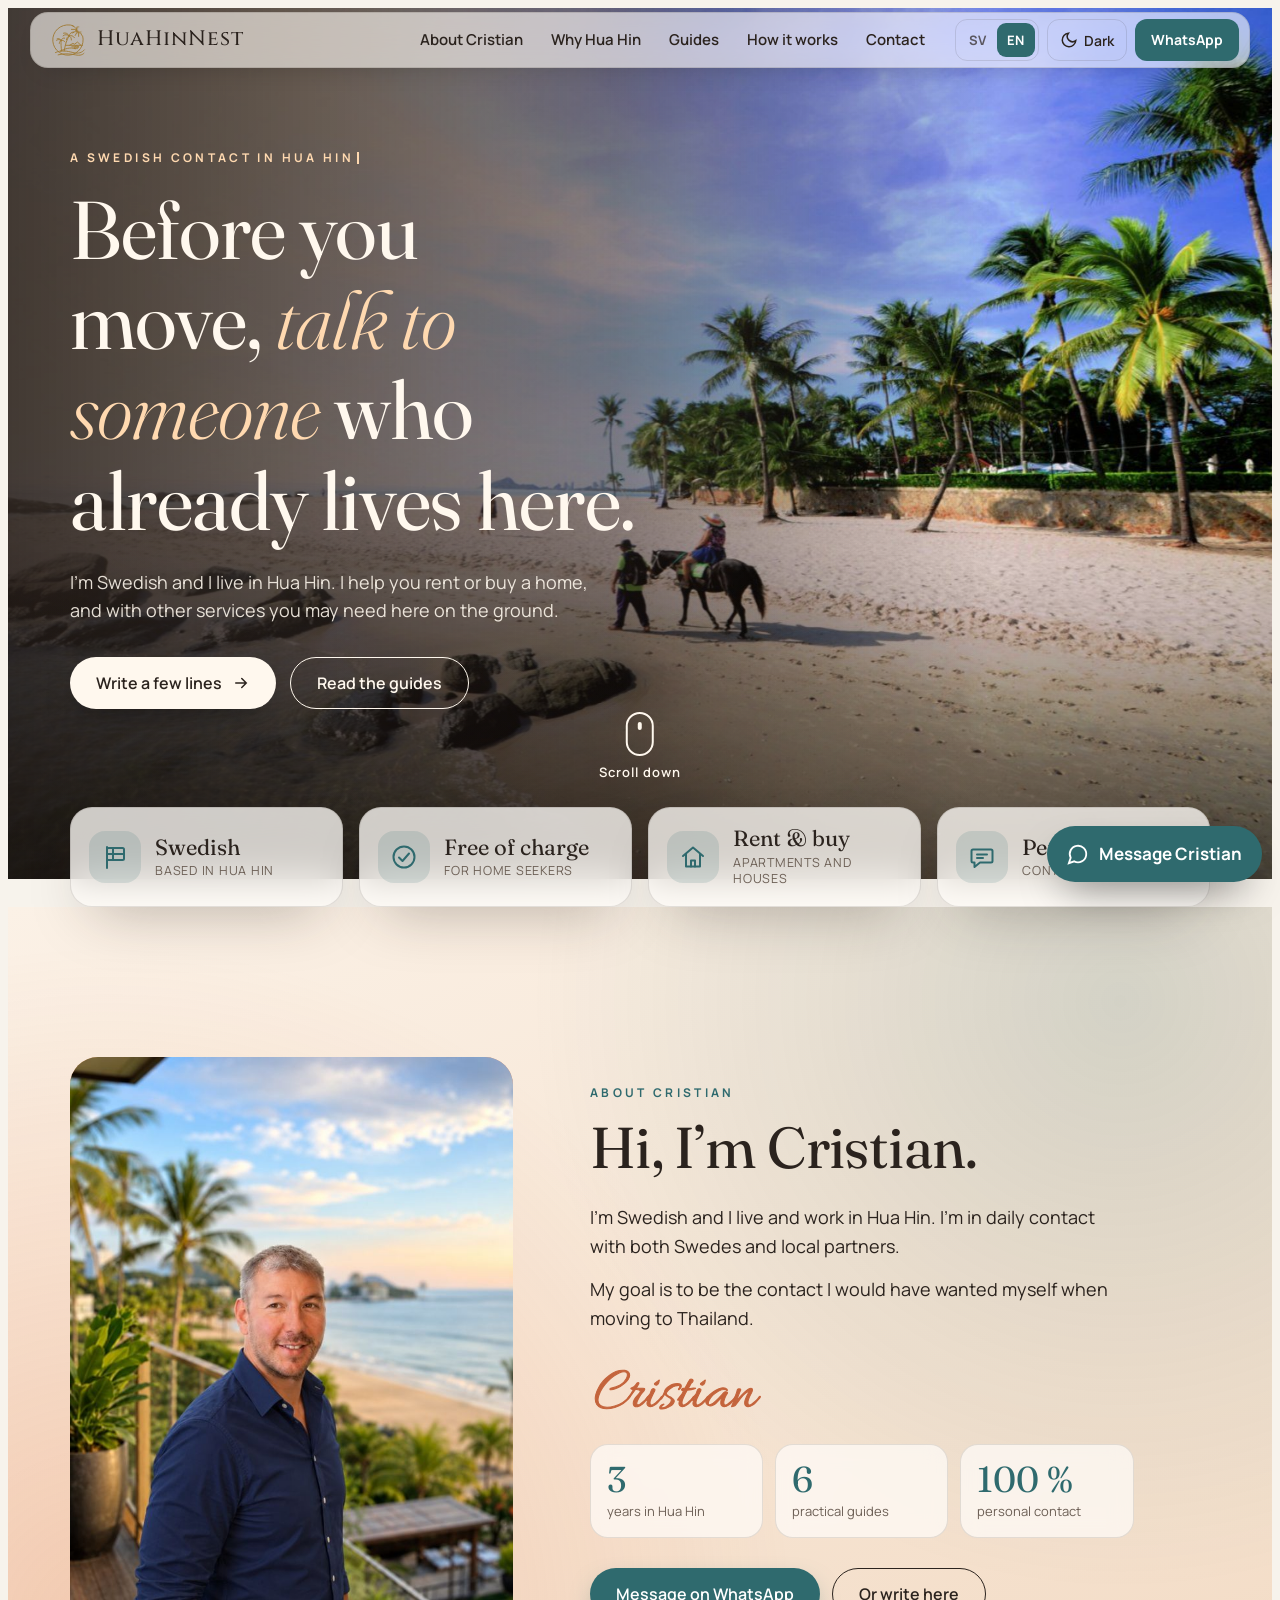
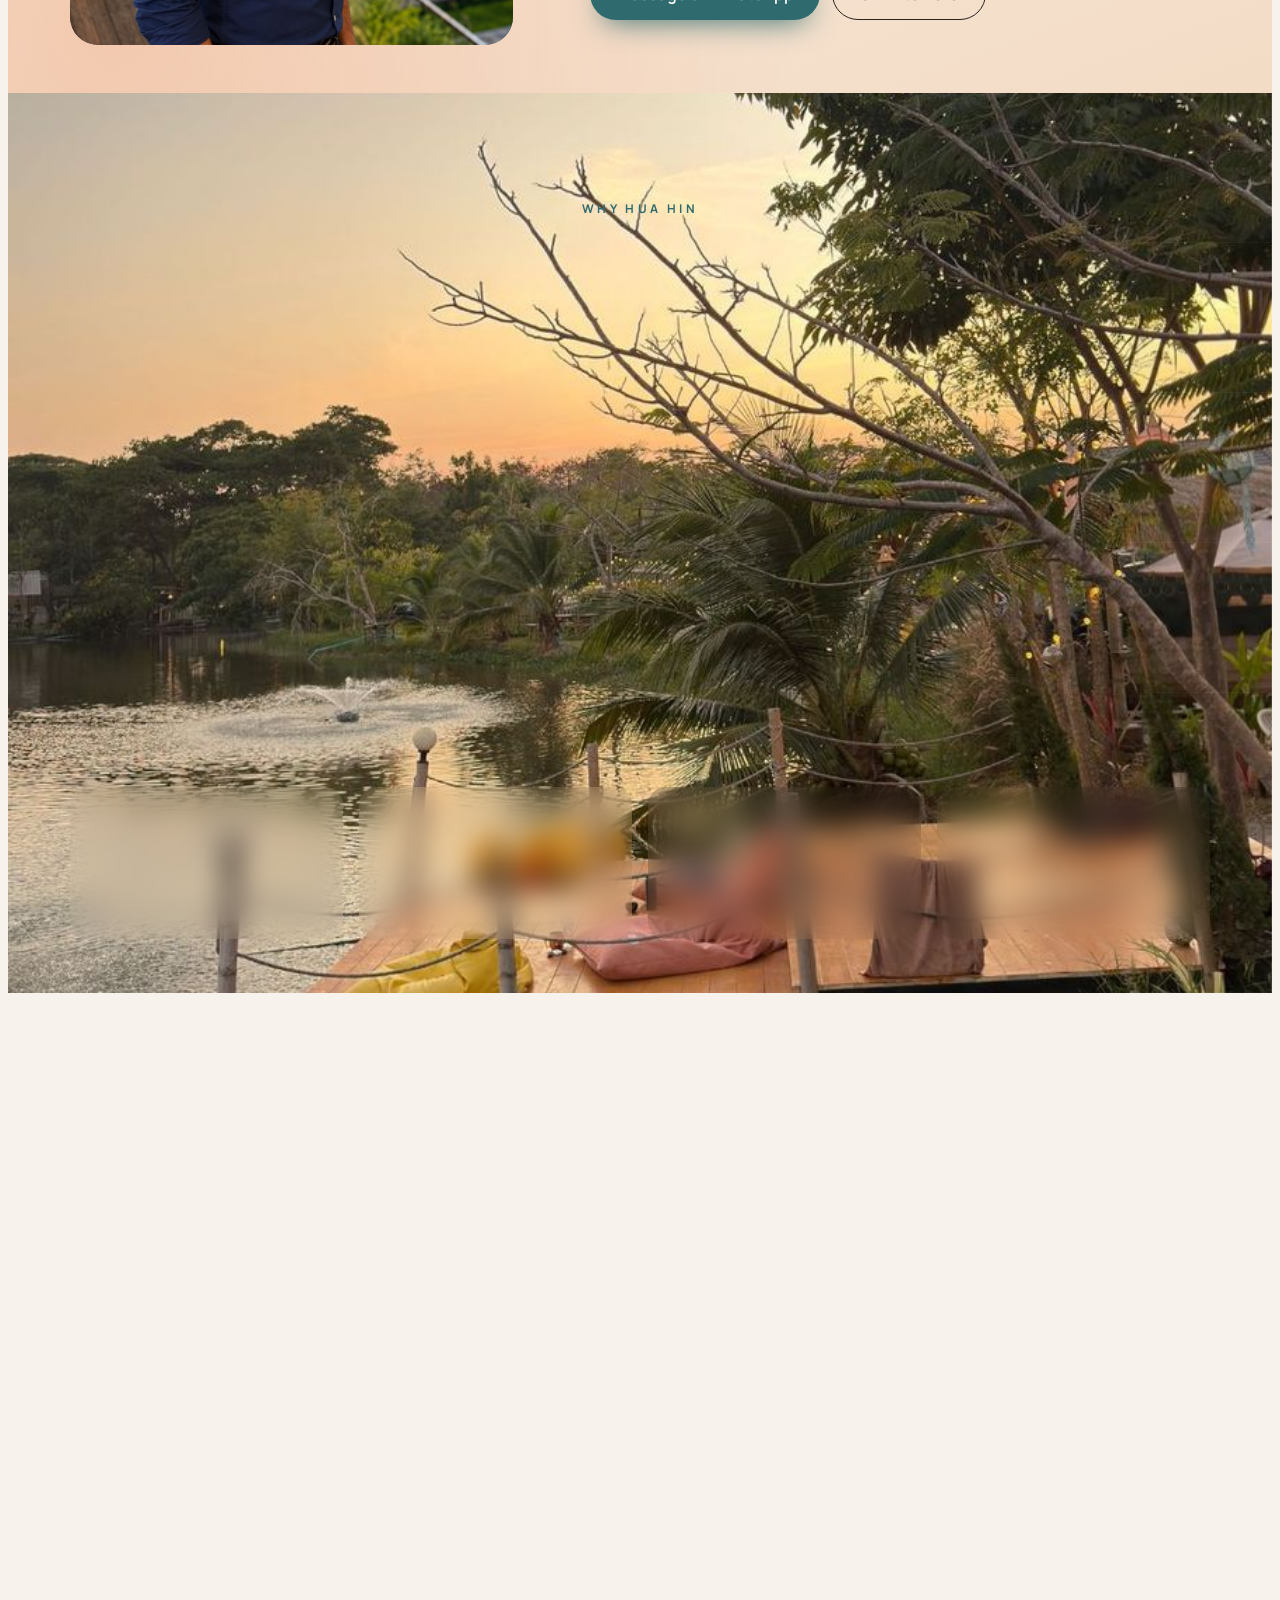
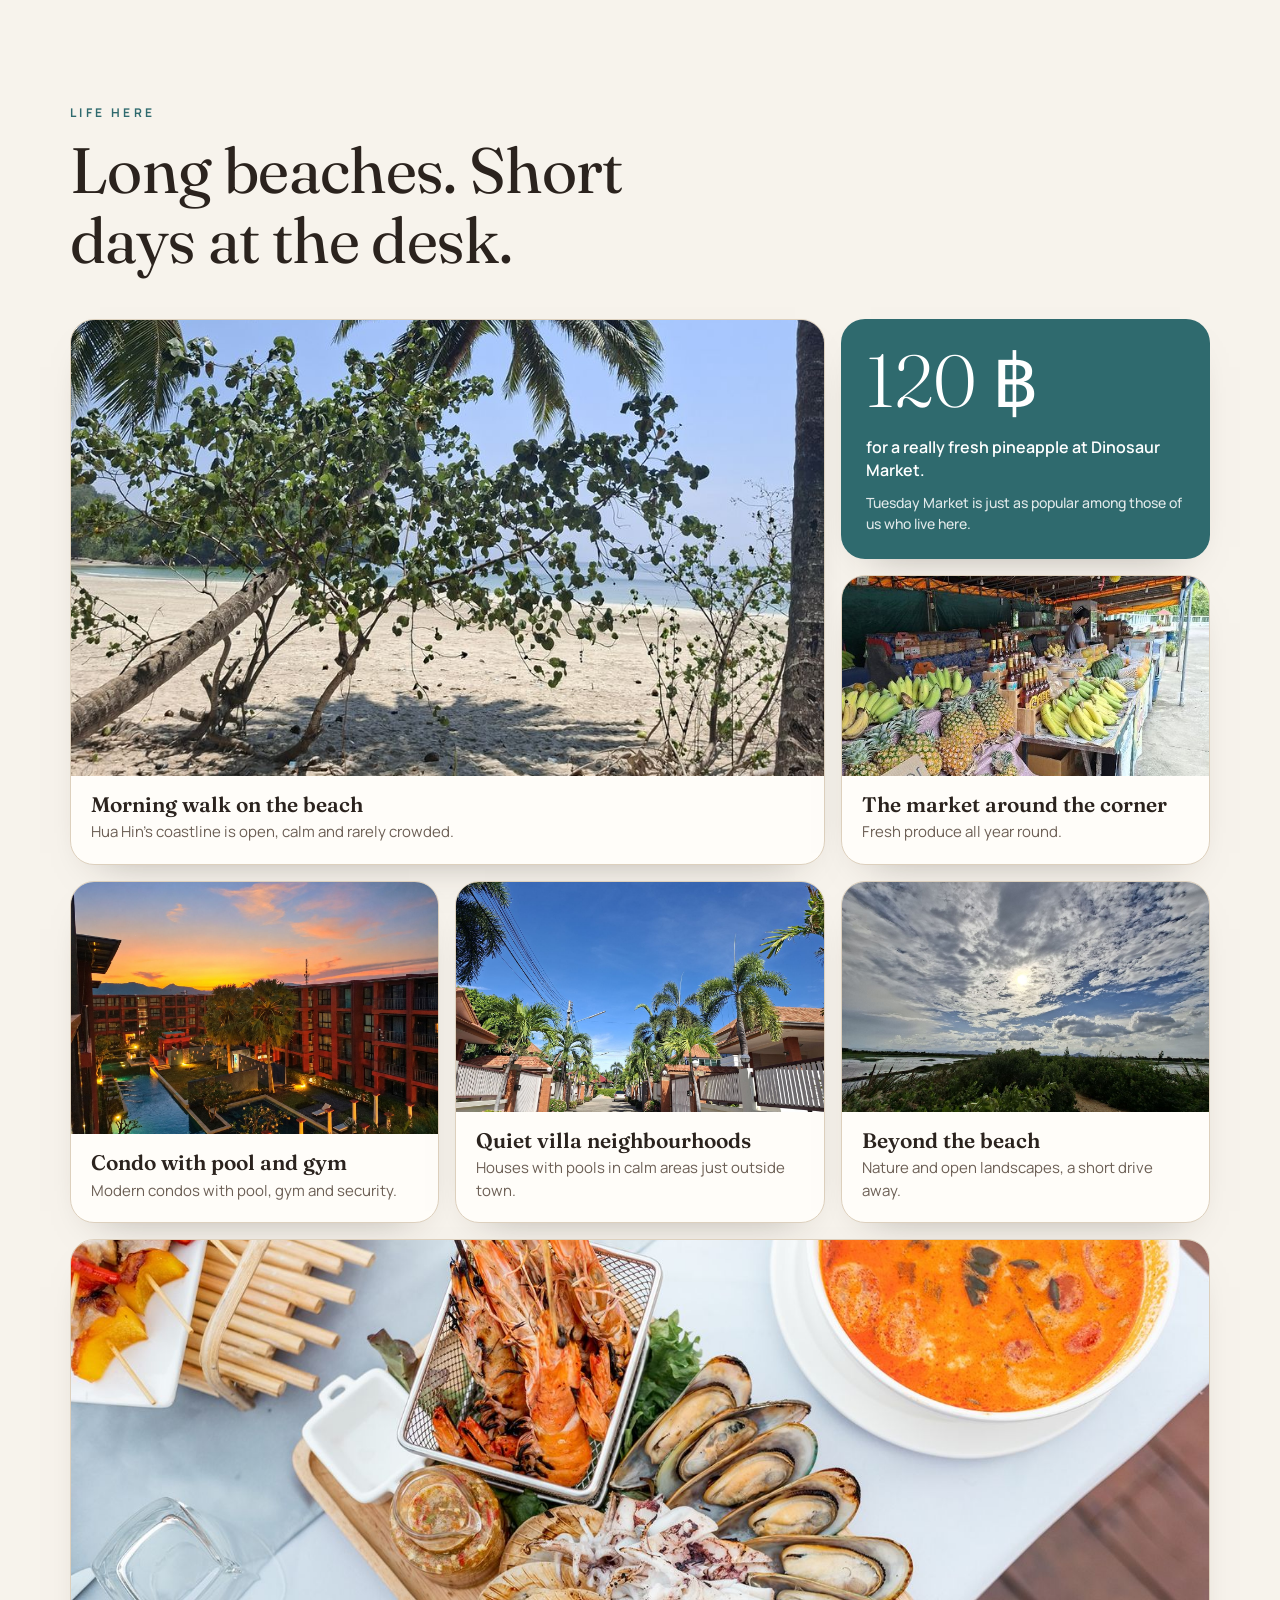
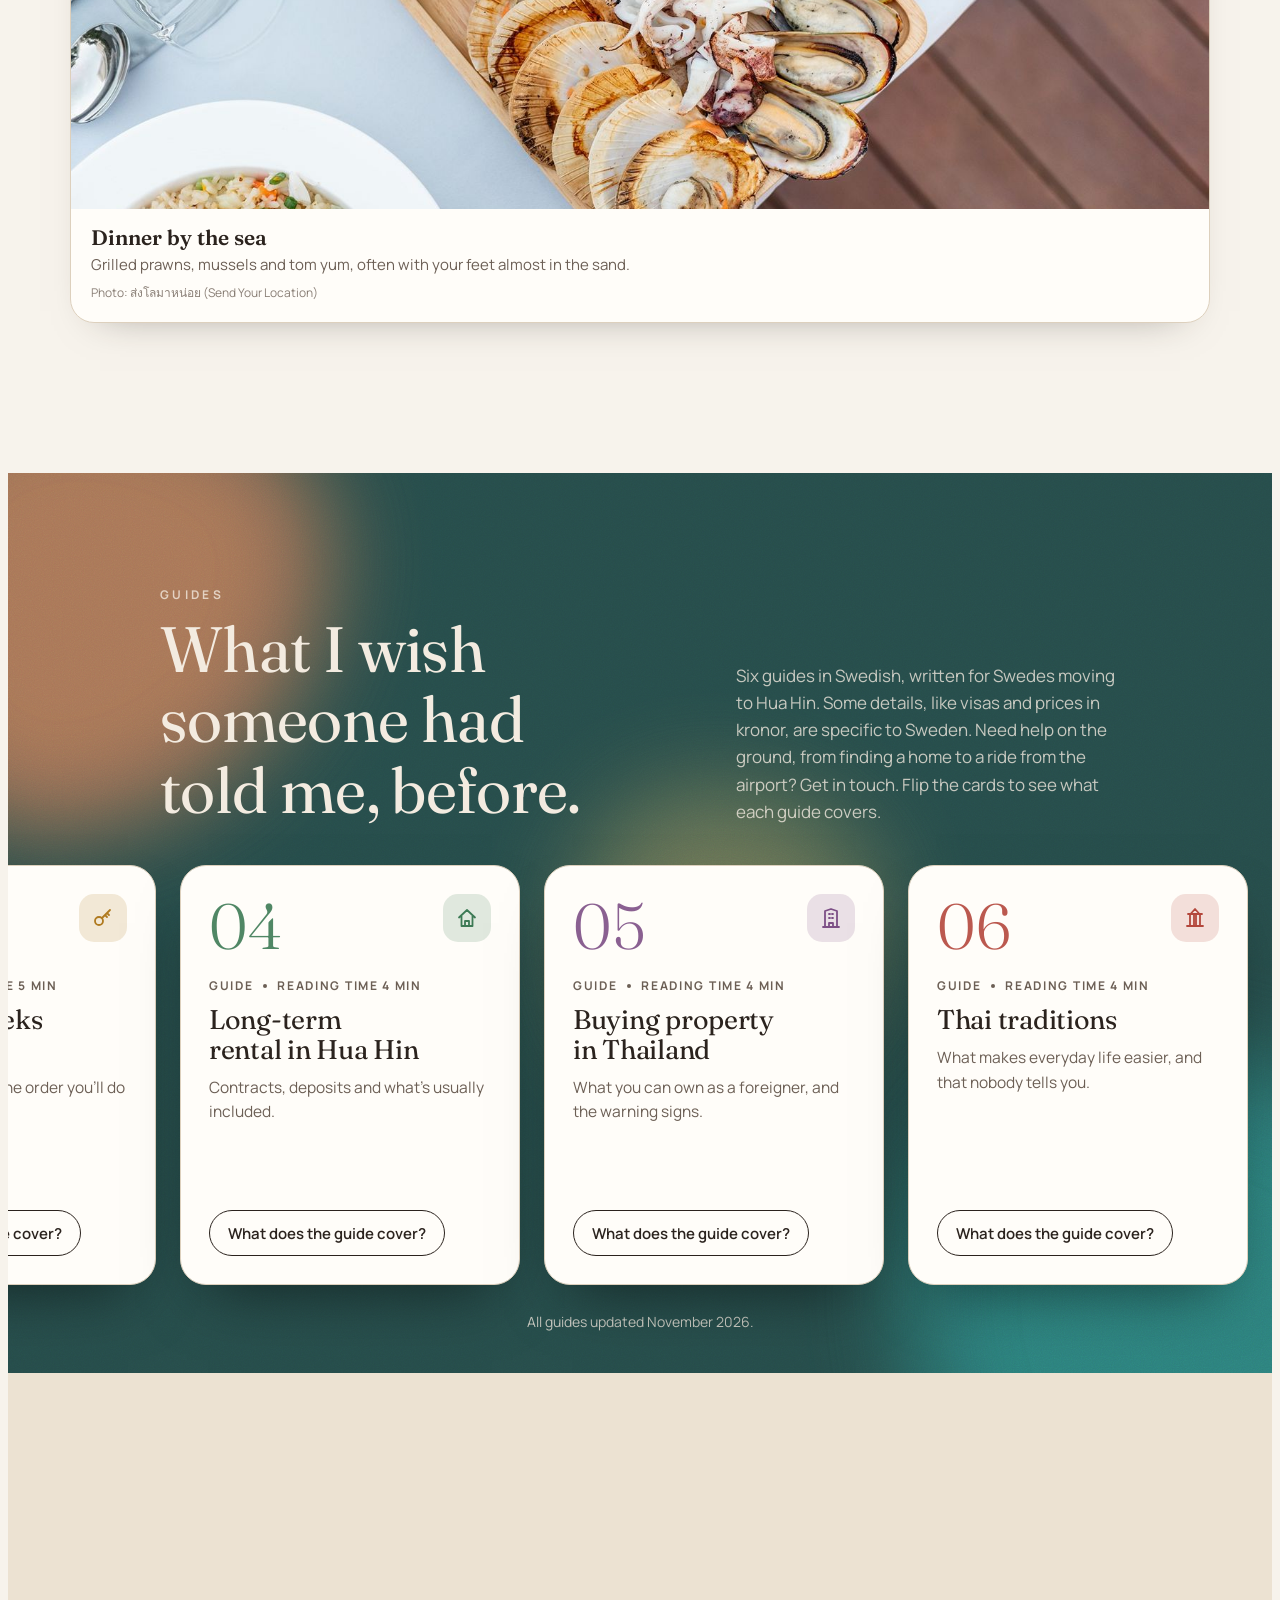
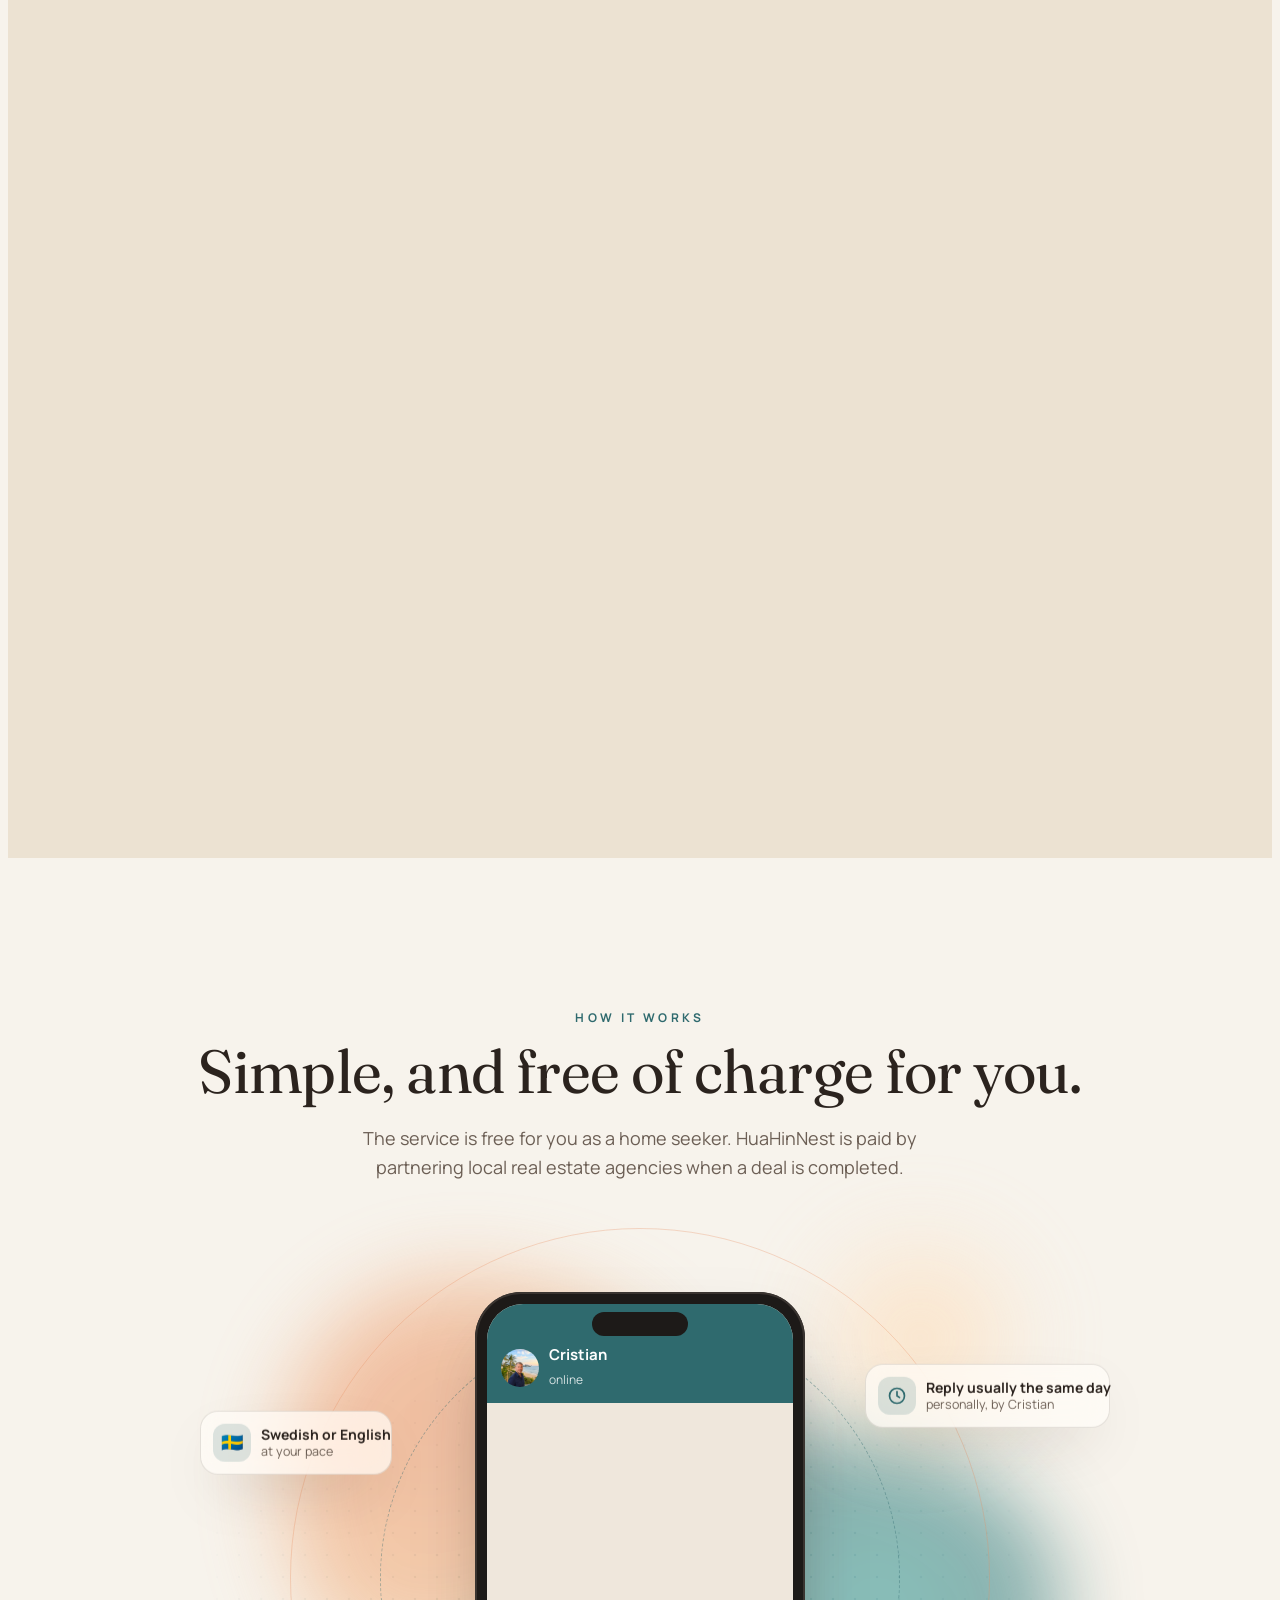
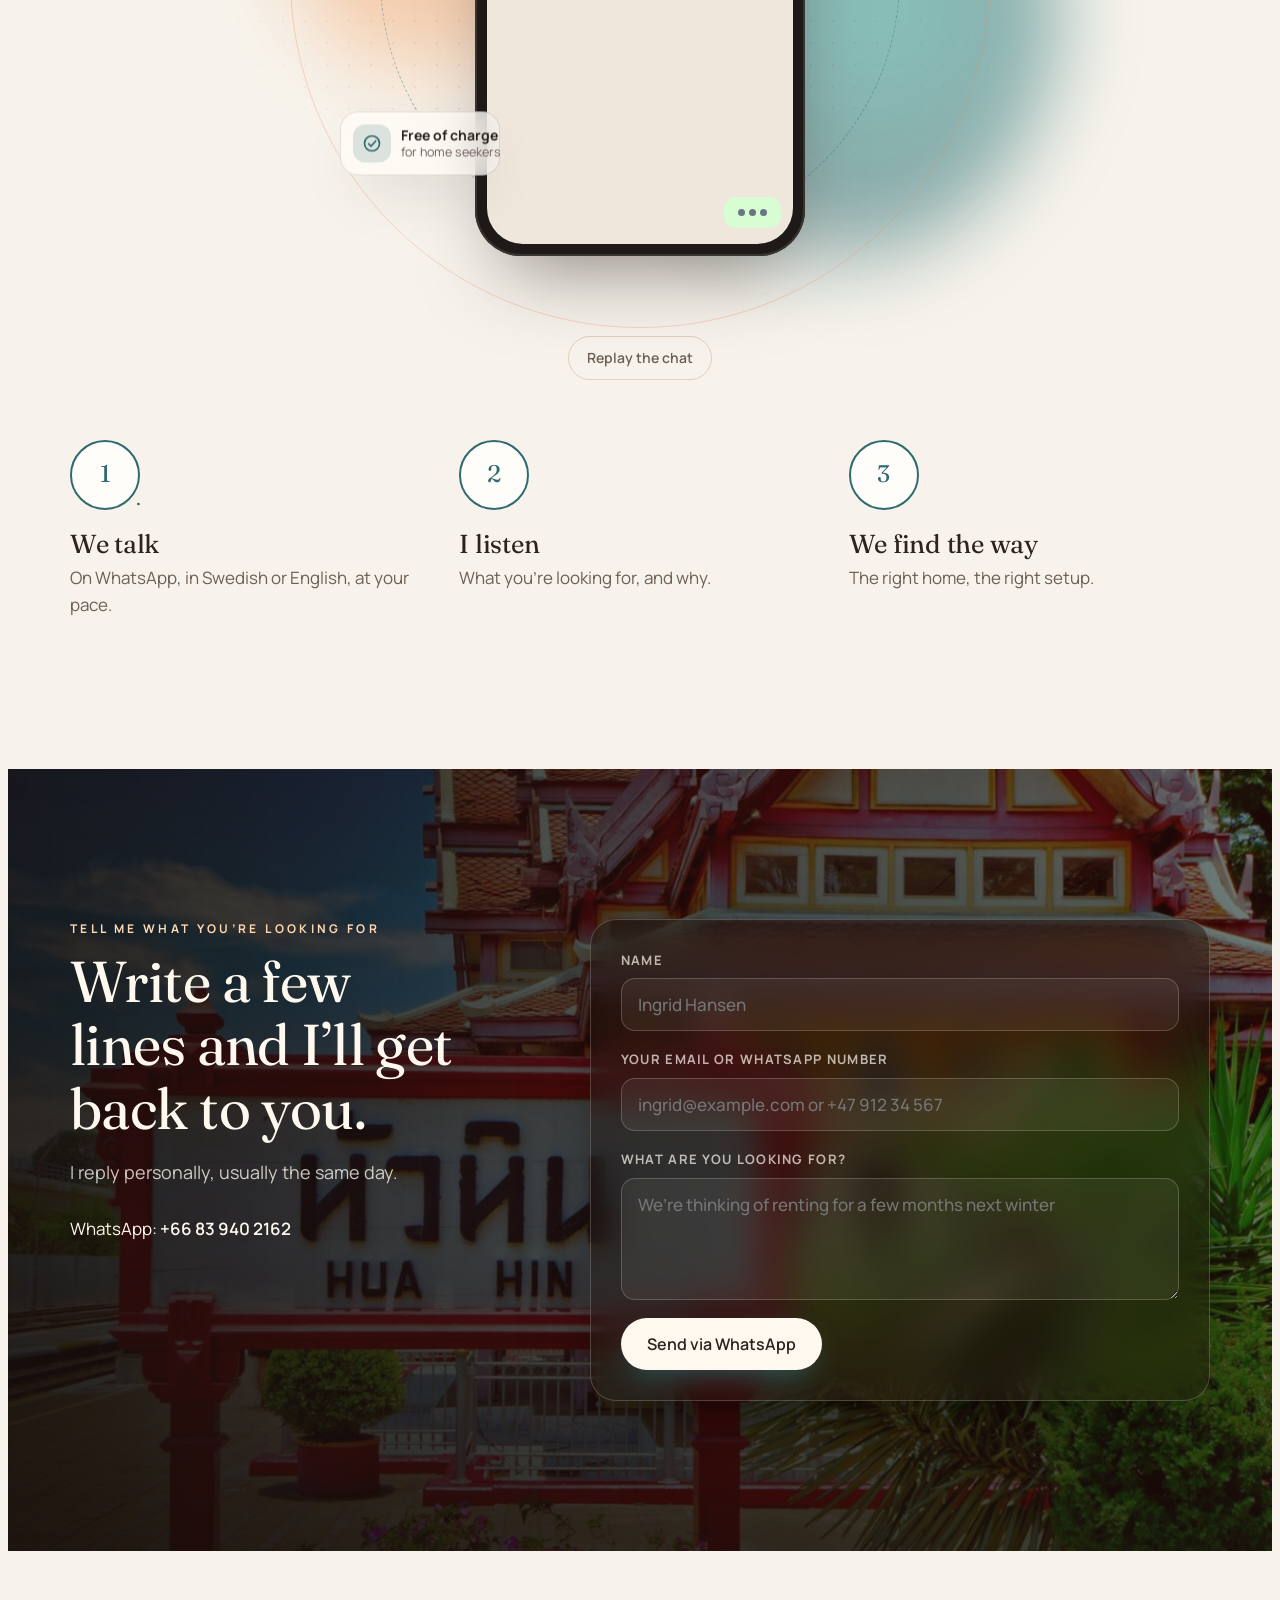
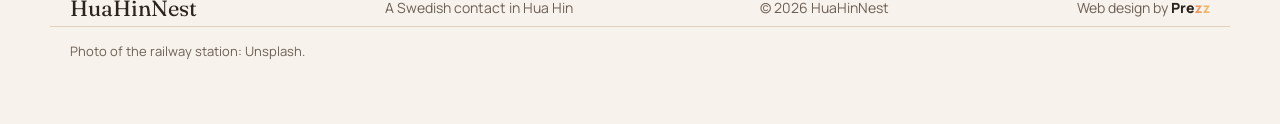
==== commit 18118d17: "Tydligare text om guiderna på engelska sidan Co-Authored-By: Claude Opus 5.5 <noreply@anthropic.com>" ====
--- a/en/index.html
+++ b/en/index.html
@@ -588,7 +588,7 @@
           <p class="eyebrow">Guides</p>
           <h2 id="kbh">What I wish someone had told me, before.</h2>
         </div>
-        <p>Six fact-checked guides written by someone who lives here. They are in Swedish for now, English versions are on the way. Flip the cards to see what each guide covers.</p>
+        <p>Six guides in Swedish, written for Swedes moving to Hua Hin. Some details, like visas and prices in kronor, are specific to Sweden. Need help on the ground, from finding a home to a ride from the airport? Get in touch. Flip the cards to see what each guide covers.</p>
       </div>
       <div class="track" id="track"></div>
       <p class="wrap kb-foot">All guides updated November 2026.</p>
